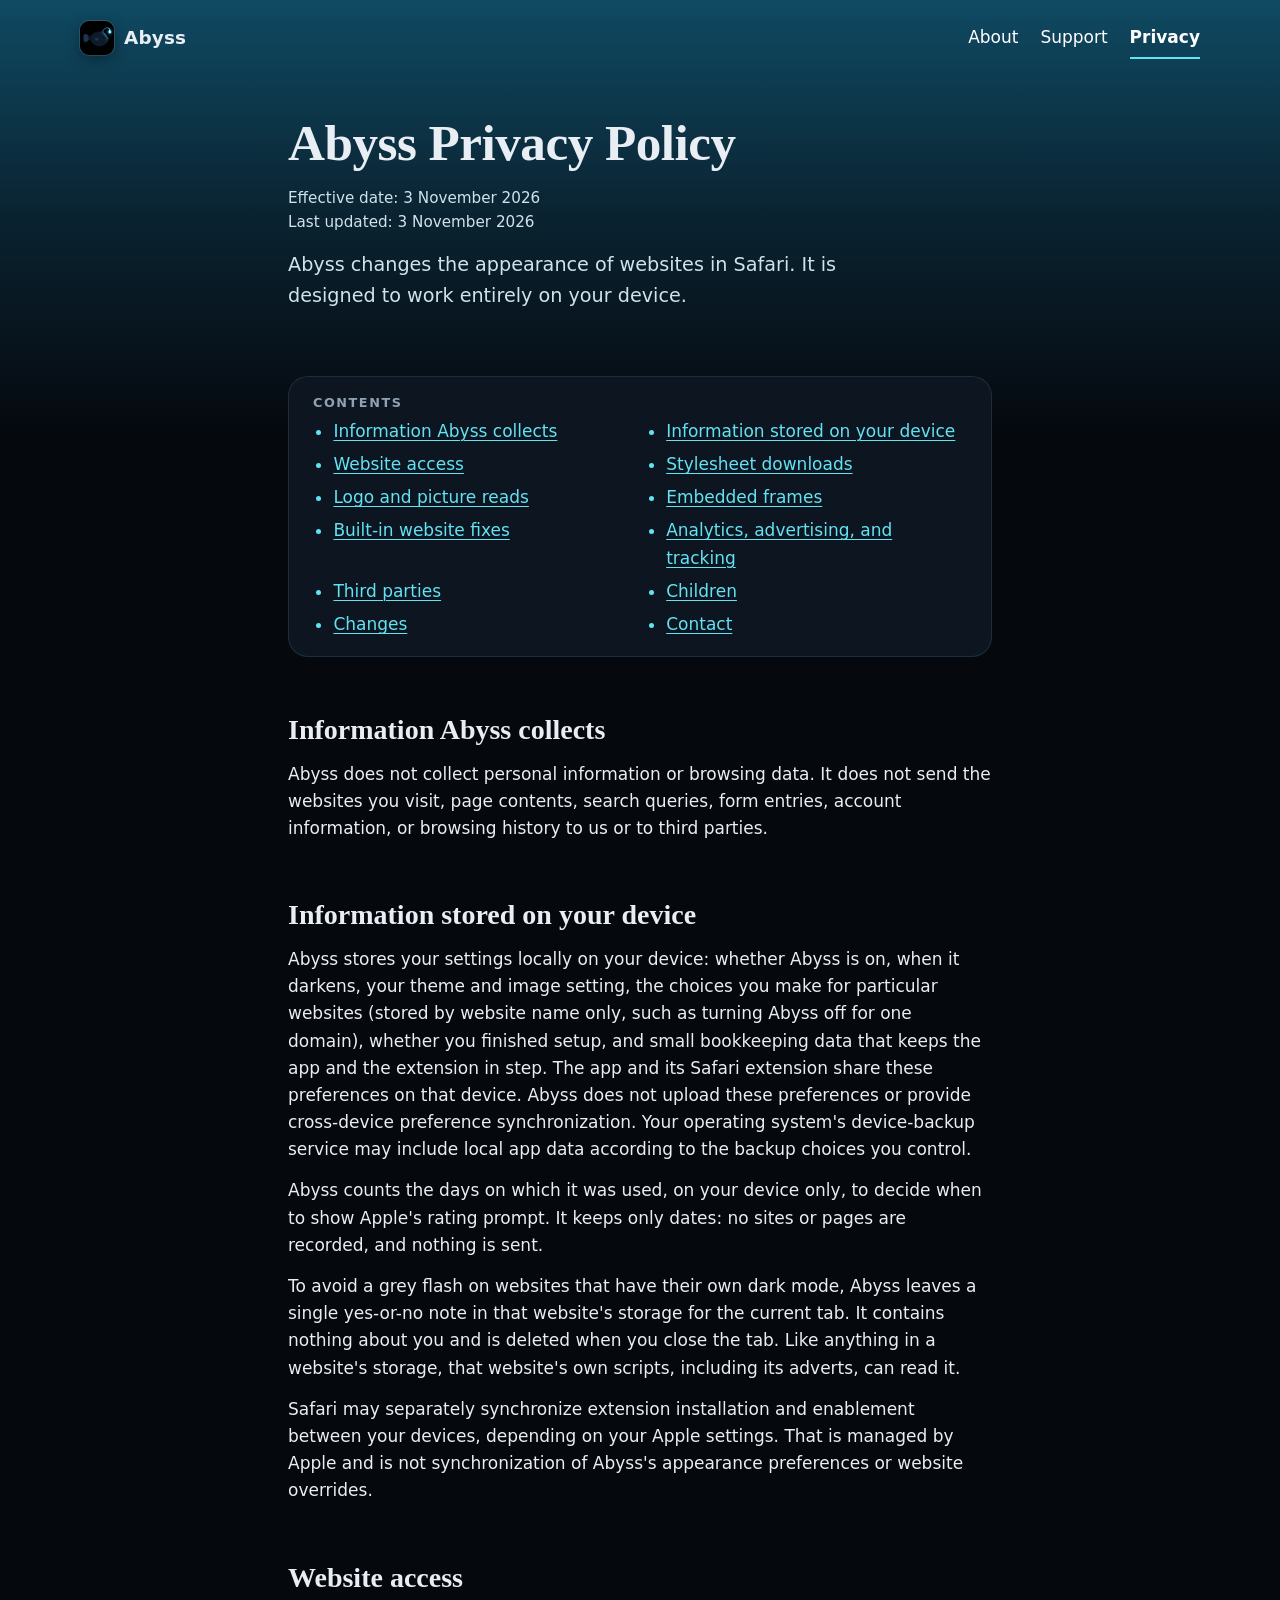
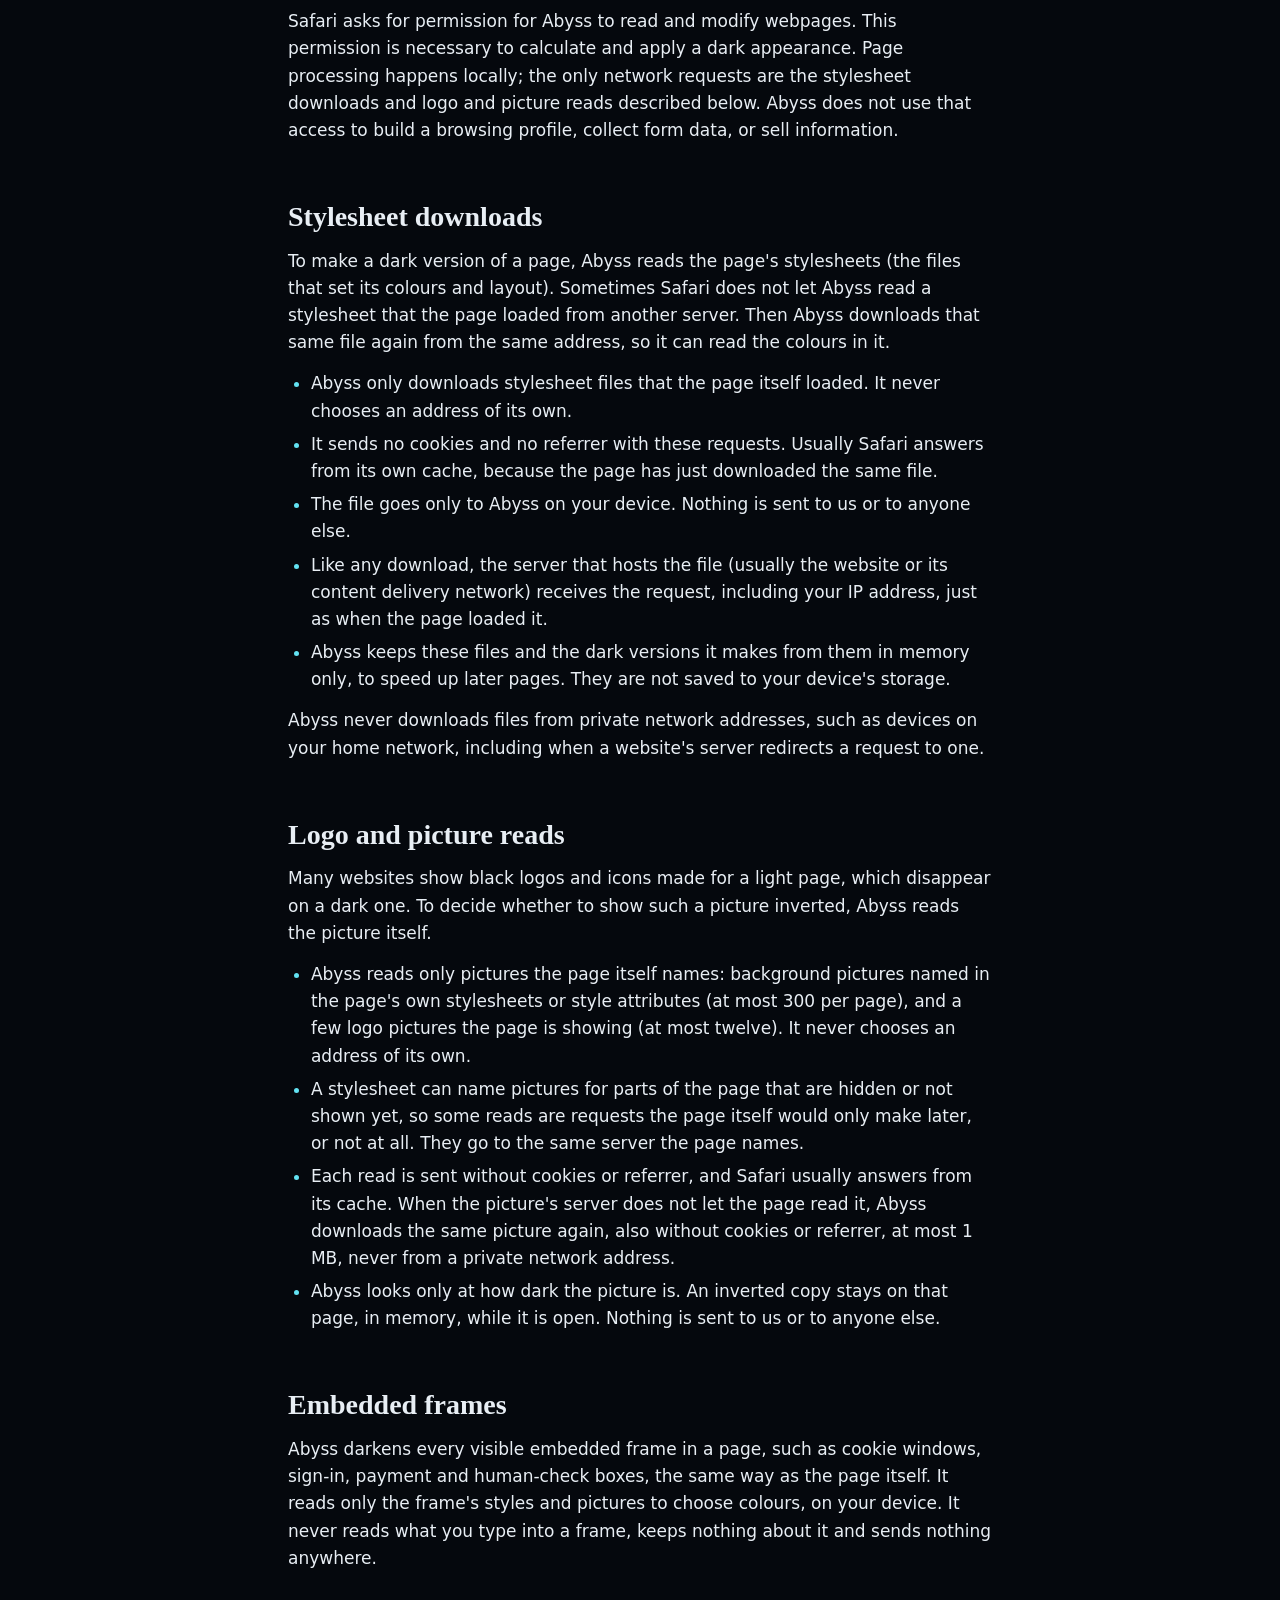
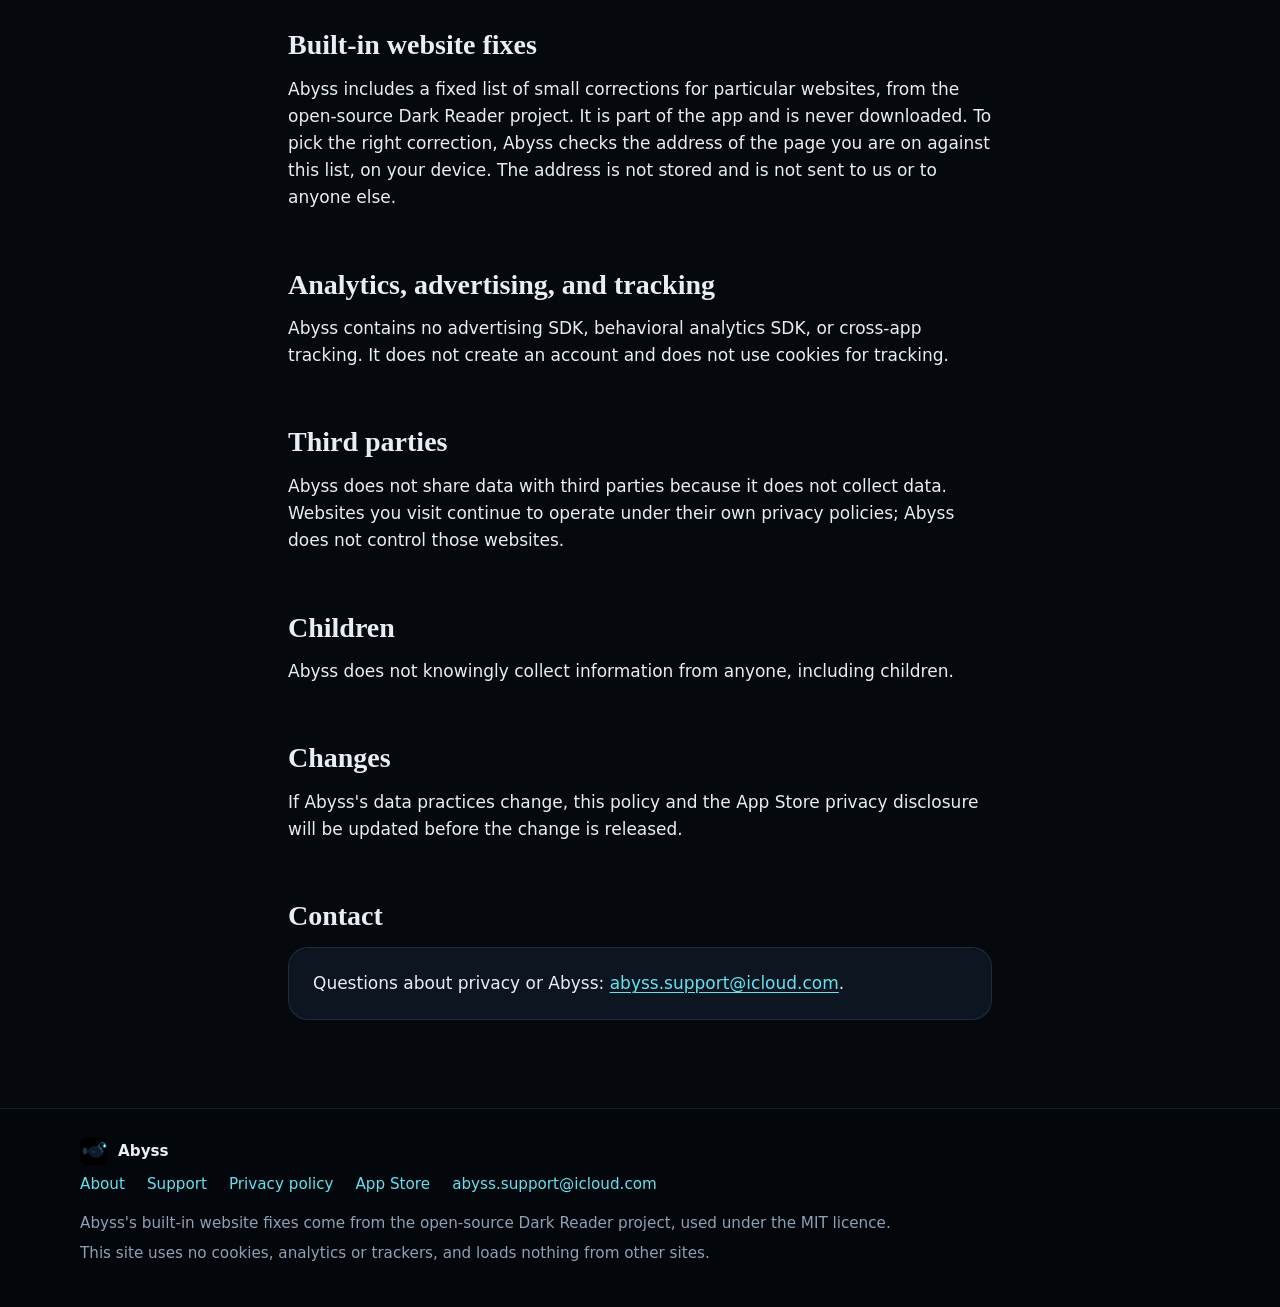
==== privacy.html @ 6da1e069 "Abyss website: about, support and privacy pages" ====
<!doctype html>
<html lang="en-GB">
<head>
  <meta charset="utf-8">
  <meta name="viewport" content="width=device-width, initial-scale=1, viewport-fit=cover">
  <meta http-equiv="Content-Security-Policy" content="default-src 'none'; style-src 'self'; img-src 'self'; base-uri 'none'; form-action 'none'">
  <meta name="referrer" content="no-referrer">
  <meta name="color-scheme" content="dark">
  <meta name="theme-color" content="#0f4a63">
  <meta name="description" content="The Abyss privacy policy. Abyss works on your device and does not collect personal information or browsing data.">
  <title>Abyss Privacy Policy</title>
  <link rel="stylesheet" href="style.css">
  <link rel="icon" type="image/png" href="favicon.png">
  <link rel="apple-touch-icon" href="apple-touch-icon.png">
</head>
<body class="doc-page">
  <a class="skip-link" href="#main">Skip to content</a>
  <header class="site-header">
    <div class="wrap">
      <a class="brand" href="index.html">
        <img src="icon-192.png" alt="" width="34" height="34">
        <span>Abyss</span>
      </a>
      <nav class="site-nav" aria-label="Site">
        <ul>
          <li><a href="index.html">About</a></li>
          <li><a href="support.html">Support</a></li>
          <li><a href="privacy.html" aria-current="page">Privacy</a></li>
        </ul>
      </nav>
    </div>
  </header>
  <main id="main">
    <div class="wrap wrap-narrow page-head">
      <h1>Abyss Privacy Policy</h1>
      <p class="meta">
        Effective date: 3 November 2026<br>
        Last updated: 3 November 2026
      </p>
      <p class="lead">Abyss changes the appearance of websites in Safari. It is designed to work entirely on your device.</p>
    </div>
    <div class="wrap wrap-narrow doc">
      <nav class="contents" aria-labelledby="contents-title">
        <h2 id="contents-title">Contents</h2>
        <ul>
          <li><a href="#collects">Information Abyss collects</a></li>
          <li><a href="#stored">Information stored on your device</a></li>
          <li><a href="#website-access">Website access</a></li>
          <li><a href="#stylesheets">Stylesheet downloads</a></li>
          <li><a href="#pictures">Logo and picture reads</a></li>
          <li><a href="#frames">Embedded frames</a></li>
          <li><a href="#fixes">Built-in website fixes</a></li>
          <li><a href="#tracking">Analytics, advertising, and tracking</a></li>
          <li><a href="#third-parties">Third parties</a></li>
          <li><a href="#children">Children</a></li>
          <li><a href="#changes">Changes</a></li>
          <li><a href="#contact">Contact</a></li>
        </ul>
      </nav>
      <section aria-labelledby="collects">
        <h2 id="collects">Information Abyss collects</h2>
        <p>Abyss does not collect personal information or browsing data. It does not send the websites you visit, page contents, search queries, form entries, account information, or browsing history to us or to third parties.</p>
      </section>
      <section aria-labelledby="stored">
        <h2 id="stored">Information stored on your device</h2>
        <p>Abyss stores your settings locally on your device: whether Abyss is on, when it darkens, your theme and image setting, the choices you make for particular websites (stored by website name only, such as turning Abyss off for one domain), whether you finished setup, and small bookkeeping data that keeps the app and the extension in step. The app and its Safari extension share these preferences on that device. Abyss does not upload these preferences or provide cross-device preference synchronization. Your operating system's device-backup service may include local app data according to the backup choices you control.</p>
        <p>Abyss counts the days on which it was used, on your device only, to decide when to show Apple's rating prompt. It keeps only dates: no sites or pages are recorded, and nothing is sent.</p>
        <p>To avoid a grey flash on websites that have their own dark mode, Abyss leaves a single yes-or-no note in that website's storage for the current tab. It contains nothing about you and is deleted when you close the tab. Like anything in a website's storage, that website's own scripts, including its adverts, can read it.</p>
        <p>Safari may separately synchronize extension installation and enablement between your devices, depending on your Apple settings. That is managed by Apple and is not synchronization of Abyss's appearance preferences or website overrides.</p>
      </section>
      <section aria-labelledby="website-access">
        <h2 id="website-access">Website access</h2>
        <p>Safari asks for permission for Abyss to read and modify webpages. This permission is necessary to calculate and apply a dark appearance. Page processing happens locally; the only network requests are the stylesheet downloads and logo and picture reads described below. Abyss does not use that access to build a browsing profile, collect form data, or sell information.</p>
      </section>
      <section aria-labelledby="stylesheets">
        <h2 id="stylesheets">Stylesheet downloads</h2>
        <p>To make a dark version of a page, Abyss reads the page's stylesheets (the files that set its colours and layout). Sometimes Safari does not let Abyss read a stylesheet that the page loaded from another server. Then Abyss downloads that same file again from the same address, so it can read the colours in it.</p>
        <ul>
          <li>Abyss only downloads stylesheet files that the page itself loaded. It never chooses an address of its own.</li>
          <li>It sends no cookies and no referrer with these requests. Usually Safari answers from its own cache, because the page has just downloaded the same file.</li>
          <li>The file goes only to Abyss on your device. Nothing is sent to us or to anyone else.</li>
          <li>Like any download, the server that hosts the file (usually the website or its content delivery network) receives the request, including your IP address, just as when the page loaded it.</li>
          <li>Abyss keeps these files and the dark versions it makes from them in memory only, to speed up later pages. They are not saved to your device's storage.</li>
        </ul>
        <p>Abyss never downloads files from private network addresses, such as devices on your home network, including when a website's server redirects a request to one.</p>
      </section>
      <section aria-labelledby="pictures">
        <h2 id="pictures">Logo and picture reads</h2>
        <p>Many websites show black logos and icons made for a light page, which disappear on a dark one. To decide whether to show such a picture inverted, Abyss reads the picture itself.</p>
        <ul>
          <li>Abyss reads only pictures the page itself names: background pictures named in the page's own stylesheets or style attributes (at most 300 per page), and a few logo pictures the page is showing (at most twelve). It never chooses an address of its own.</li>
          <li>A stylesheet can name pictures for parts of the page that are hidden or not shown yet, so some reads are requests the page itself would only make later, or not at all. They go to the same server the page names.</li>
          <li>Each read is sent without cookies or referrer, and Safari usually answers from its cache. When the picture's server does not let the page read it, Abyss downloads the same picture again, also without cookies or referrer, at most 1 MB, never from a private network address.</li>
          <li>Abyss looks only at how dark the picture is. An inverted copy stays on that page, in memory, while it is open. Nothing is sent to us or to anyone else.</li>
        </ul>
      </section>
      <section aria-labelledby="frames">
        <h2 id="frames">Embedded frames</h2>
        <p>Abyss darkens every visible embedded frame in a page, such as cookie windows, sign-in, payment and human-check boxes, the same way as the page itself. It reads only the frame's styles and pictures to choose colours, on your device. It never reads what you type into a frame, keeps nothing about it and sends nothing anywhere.</p>
      </section>
      <section aria-labelledby="fixes">
        <h2 id="fixes">Built-in website fixes</h2>
        <p>Abyss includes a fixed list of small corrections for particular websites, from the open-source Dark Reader project. It is part of the app and is never downloaded. To pick the right correction, Abyss checks the address of the page you are on against this list, on your device. The address is not stored and is not sent to us or to anyone else.</p>
      </section>
      <section aria-labelledby="tracking">
        <h2 id="tracking">Analytics, advertising, and tracking</h2>
        <p>Abyss contains no advertising SDK, behavioral analytics SDK, or cross-app tracking. It does not create an account and does not use cookies for tracking.</p>
      </section>
      <section aria-labelledby="third-parties">
        <h2 id="third-parties">Third parties</h2>
        <p>Abyss does not share data with third parties because it does not collect data. Websites you visit continue to operate under their own privacy policies; Abyss does not control those websites.</p>
      </section>
      <section aria-labelledby="children">
        <h2 id="children">Children</h2>
        <p>Abyss does not knowingly collect information from anyone, including children.</p>
      </section>
      <section aria-labelledby="changes">
        <h2 id="changes">Changes</h2>
        <p>If Abyss's data practices change, this policy and the App Store privacy disclosure will be updated before the change is released.</p>
      </section>
      <section aria-labelledby="contact">
        <h2 id="contact">Contact</h2>
        <div class="card">
          <p>Questions about privacy or Abyss: <a href="mailto:abyss.support@icloud.com">abyss.support@icloud.com</a>.</p>
        </div>
      </section>
    </div>
  </main>
  <footer class="site-footer">
    <div class="wrap">
      <p class="footer-brand"><img src="icon-192.png" alt="" width="28" height="28">Abyss</p>
      <ul>
        <li><a href="index.html">About</a></li>
        <li><a href="support.html">Support</a></li>
        <li><a href="privacy.html">Privacy policy</a></li>
        <li><a href="https://apps.apple.com/app/id6821133300">App Store</a></li>
        <li><a href="mailto:abyss.support@icloud.com">abyss.support@icloud.com</a></li>
      </ul>
      <p>Abyss's built-in website fixes come from the open-source Dark Reader project, used under the MIT licence.</p>
      <p>This site uses no cookies, analytics or trackers, and loads nothing from other sites.</p>
    </div>
  </footer>
</body>
</html>
---- style.css ----
:root {
  color-scheme: dark;
  --ground: #05080d;
  --surface: #0d1520;
  --raised: #142031;
  --hairline: rgba(120, 170, 210, 0.16);
  --hairline-strong: rgba(120, 170, 210, 0.28);
  --text: #e8eef4;
  --muted: #8ea2b4;
  --accent: #62e2f2;
  --on-accent: #03141a;
  --amber: #f0b45a;
  --water-text: #ffffff;
  --water-muted: #cfe3ec;
  --sans: -apple-system, BlinkMacSystemFont, "Segoe UI", system-ui, Roboto, "Helvetica Neue", Arial, sans-serif;
  --serif: ui-serif, "New York", "Iowan Old Style", Georgia, "Times New Roman", serif;
  --round: ui-rounded, "SF Pro Rounded", var(--sans);
  --page-max: 72rem;
  --gutter: 16px;
}
*,
*::before,
*::after {
  box-sizing: border-box;
}
html {
  -webkit-text-size-adjust: 100%;
  text-size-adjust: 100%;
  scroll-behavior: smooth;
  background: var(--ground);
}
body {
  margin: 0;
  background: var(--ground);
  color: var(--text);
  font-family: var(--sans);
  font-size: 1.0625rem;
  line-height: 1.6;
  overflow-x: hidden;
}
img,
svg {
  max-width: 100%;
}
a {
  color: var(--accent);
  text-underline-offset: 3px;
  text-decoration-thickness: 1px;
}
a:hover {
  text-decoration-thickness: 2px;
}
strong {
  font-weight: 650;
}
:focus-visible {
  outline: 3px solid var(--accent);
  outline-offset: 3px;
  border-radius: 4px;
}
.skip-link {
  position: absolute;
  left: 16px;
  top: -100px;
  padding: 10px 14px;
  background: var(--accent);
  color: var(--on-accent);
  border-radius: 10px;
  font-weight: 600;
  z-index: 50;
}
.skip-link:focus {
  top: 12px;
}
.visually-hidden {
  position: absolute;
  width: 1px;
  height: 1px;
  margin: -1px;
  padding: 0;
  overflow: hidden;
  clip: rect(0 0 0 0);
  white-space: nowrap;
  border: 0;
}
.wrap {
  width: 100%;
  max-width: var(--page-max);
  margin: 0 auto;
  padding: 0 var(--gutter);
}
.wrap-narrow {
  max-width: 46rem;
}
.site-header {
  position: relative;
  z-index: 5;
}
.site-header .wrap {
  display: flex;
  flex-wrap: wrap;
  align-items: center;
  justify-content: space-between;
  gap: 8px 20px;
  padding-top: 16px;
  padding-bottom: 16px;
}
.brand {
  display: inline-flex;
  align-items: center;
  gap: 10px;
  color: var(--text);
  font-weight: 700;
  font-size: 1.15rem;
  letter-spacing: 0.01em;
  text-decoration: none;
}
.brand img {
  width: 34px;
  height: 34px;
  border-radius: 9px;
  box-shadow: 0 0 0 1px rgba(255, 255, 255, 0.12), 0 4px 14px rgba(0, 0, 0, 0.35);
}
.site-nav ul {
  display: flex;
  flex-wrap: wrap;
  gap: 4px 22px;
  margin: 0;
  padding: 0;
  list-style: none;
}
.site-nav a {
  display: inline-block;
  padding: 8px 0;
  color: var(--water-text);
  text-decoration: none;
  font-weight: 500;
}
.site-nav a:hover {
  color: var(--water-text);
}
.site-nav a[aria-current="page"] {
  color: var(--water-text);
  font-weight: 650;
  box-shadow: inset 0 -2px 0 var(--accent);
}
.button {
  display: inline-flex;
  align-items: center;
  justify-content: center;
  gap: 10px;
  min-height: 48px;
  padding: 12px 24px;
  border-radius: 999px;
  background: var(--accent);
  color: var(--on-accent);
  font-weight: 650;
  font-size: 1.02rem;
  text-decoration: none;
  box-shadow: 0 0 0 1px rgba(98, 226, 242, 0.35), 0 8px 30px rgba(98, 226, 242, 0.28);
  transition: box-shadow 0.25s ease, transform 0.25s ease;
}
.button:hover {
  box-shadow: 0 0 0 1px rgba(98, 226, 242, 0.5), 0 10px 40px rgba(98, 226, 242, 0.45);
  text-decoration: none;
}
.button svg {
  width: 18px;
  height: 18px;
  flex: 0 0 auto;
}
.button-quiet {
  background: rgba(3, 20, 26, 0.35);
  color: var(--water-text);
  box-shadow: inset 0 0 0 1px rgba(255, 255, 255, 0.35);
}
.button-quiet:hover {
  box-shadow: inset 0 0 0 1px rgba(255, 255, 255, 0.7);
}
.actions {
  display: flex;
  flex-wrap: wrap;
  gap: 12px 14px;
  margin: 28px 0 0;
}
.zone {
  position: relative;
  overflow: hidden;
  isolation: isolate;
}
.zone-sunlit {
  background: linear-gradient(180deg, #145a73 0%, #115068 45%, #0f4a63 100%);
}
.zone-sunlit::before {
  content: "";
  position: absolute;
  inset: -10% -20% 20%;
  z-index: -1;
  background:
    linear-gradient(100deg, transparent 0 18%, rgba(255, 255, 255, 0.06) 22%, transparent 27%),
    linear-gradient(97deg, transparent 0 34%, rgba(255, 255, 255, 0.05) 37%, transparent 41%),
    linear-gradient(103deg, transparent 0 52%, rgba(255, 255, 255, 0.06) 56%, transparent 61%),
    linear-gradient(99deg, transparent 0 70%, rgba(255, 255, 255, 0.045) 73%, transparent 77%);
  -webkit-mask-image: linear-gradient(180deg, #000 0%, transparent 85%);
  mask-image: linear-gradient(180deg, #000 0%, transparent 85%);
  transform-origin: 50% 0;
  animation: rays 14s ease-in-out infinite alternate;
}
.zone-sunlit::after {
  content: "";
  position: absolute;
  left: 0;
  right: 0;
  top: 0;
  height: 160px;
  z-index: -1;
  background: radial-gradient(120% 100% at 50% 0%, rgba(190, 236, 248, 0.10), transparent 70%);
}
@keyframes rays {
  from { transform: skewX(-3deg); opacity: 0.75; }
  to { transform: skewX(3deg); opacity: 1; }
}
.zone-shallows {
  background: linear-gradient(180deg, #0f4a63 0%, #0c3448 55%, #0a2230 100%);
}
.zone-twilight {
  background: linear-gradient(180deg, #0a2230 0%, #081a27 60%, #07121c 100%);
}
.zone-midnight {
  background: linear-gradient(180deg, #07121c 0%, #050b12 60%, #020407 100%);
}
.zone-abyssal {
  background: linear-gradient(180deg, #020407 0%, #000000 100%);
}
.zone-lantern {
  background:
    radial-gradient(60% 55% at 30% 55%, rgba(240, 180, 90, 0.12), transparent 70%),
    linear-gradient(180deg, #000000 0%, #0c0905 50%, #05080d 100%);
}
.zone-floor {
  background: var(--ground);
}
.snow {
  position: fixed;
  inset: 0;
  z-index: 1;
  pointer-events: none;
  overflow: hidden;
}
.snow span {
  position: absolute;
  left: 0;
  right: 0;
  top: -100%;
  height: 200%;
  background-repeat: repeat;
  will-change: transform;
}
.snow .s1 {
  background-image:
    radial-gradient(1.4px 1.4px at 20px 30px, rgba(220, 240, 255, 0.55), transparent 60%),
    radial-gradient(1px 1px at 140px 90px, rgba(220, 240, 255, 0.45), transparent 60%),
    radial-gradient(1.2px 1.2px at 90px 200px, rgba(220, 240, 255, 0.4), transparent 60%),
    radial-gradient(1px 1px at 230px 160px, rgba(220, 240, 255, 0.35), transparent 60%);
  background-size: 260px 260px;
  animation: drift 70s linear infinite;
}
.snow .s2 {
  background-image:
    radial-gradient(2px 2px at 60px 80px, rgba(200, 235, 255, 0.35), transparent 60%),
    radial-gradient(1.6px 1.6px at 300px 260px, rgba(200, 235, 255, 0.3), transparent 60%),
    radial-gradient(1.8px 1.8px at 180px 340px, rgba(200, 235, 255, 0.28), transparent 60%);
  background-size: 380px 380px;
  animation: drift 110s linear infinite;
  opacity: 0.8;
}
.snow .s3 {
  background-image:
    radial-gradient(2.6px 2.6px at 120px 140px, rgba(150, 240, 250, 0.28), transparent 60%),
    radial-gradient(2.2px 2.2px at 420px 380px, rgba(150, 240, 250, 0.22), transparent 60%);
  background-size: 520px 520px;
  animation: drift 160s linear infinite;
}
@keyframes drift {
  from { transform: translate3d(0, 0, 0); }
  to { transform: translate3d(-30px, 50%, 0); }
}
.zone > .wrap,
.zone > .hero-inner {
  position: relative;
  z-index: 2;
}
.hero {
  min-height: min(92vh, 900px);
  display: flex;
  flex-direction: column;
}
.hero-inner {
  flex: 1;
  display: grid;
  align-content: center;
  padding-top: 40px;
  padding-bottom: 96px;
}
.app-tile {
  display: block;
  width: 112px;
  height: 112px;
  border-radius: 26px;
  box-shadow:
    0 0 0 1px rgba(255, 255, 255, 0.14),
    0 18px 50px rgba(2, 12, 20, 0.55),
    0 0 60px rgba(98, 226, 242, 0.18);
}
.eyebrow {
  display: inline-block;
  margin: 28px 0 12px;
  font-size: 0.82rem;
  font-weight: 650;
  letter-spacing: 0.14em;
  text-transform: uppercase;
  color: var(--water-muted);
}
.hero h1 {
  margin: 0;
  max-width: 14ch;
  font-family: var(--serif);
  font-size: clamp(2.6rem, 7.4vw, 5.2rem);
  font-weight: 700;
  line-height: 1.02;
  letter-spacing: -0.015em;
  color: var(--water-text);
  text-wrap: balance;
}
.hero .lead {
  max-width: 34rem;
  margin: 22px 0 0;
  font-size: clamp(1.1rem, 2.2vw, 1.3rem);
  line-height: 1.5;
  color: var(--water-muted);
}
.promise {
  display: flex;
  flex-wrap: wrap;
  gap: 8px 18px;
  margin: 26px 0 0;
  padding: 0;
  list-style: none;
  font-size: 0.95rem;
  color: var(--water-muted);
}
.promise li {
  display: inline-flex;
  align-items: center;
  gap: 8px;
}
.promise li::before {
  content: "";
  width: 7px;
  height: 7px;
  border-radius: 50%;
  background: var(--accent);
  box-shadow: 0 0 10px var(--accent);
}
.dive-cue {
  position: absolute;
  left: 50%;
  bottom: 22px;
  z-index: 2;
  transform: translateX(-50%);
  display: flex;
  flex-direction: column;
  align-items: center;
  gap: 4px;
  color: var(--water-muted);
  font-size: 0.82rem;
  font-weight: 600;
  letter-spacing: 0.14em;
  text-transform: uppercase;
  text-decoration: none;
}
.dive-cue svg {
  width: 22px;
  height: 22px;
  animation: bob 2.6s ease-in-out infinite;
}
.dive-cue:hover {
  color: var(--water-text);
}
@keyframes bob {
  0%, 100% { transform: translateY(0); }
  50% { transform: translateY(5px); }
}
.depth-mark {
  display: flex;
  align-items: center;
  gap: 14px;
  margin: 0 0 28px;
  color: var(--water-muted);
  font-family: var(--round);
  font-size: 0.85rem;
  font-weight: 600;
  letter-spacing: 0.08em;
  text-transform: uppercase;
}
.depth-mark::after {
  content: "";
  flex: 1;
  height: 1px;
  background: linear-gradient(90deg, rgba(207, 227, 236, 0.4), transparent);
}
.depth-mark b {
  color: var(--water-text);
  font-weight: 700;
  font-variant-numeric: tabular-nums;
}
.zone-midnight .depth-mark,
.zone-abyssal .depth-mark,
.zone-lantern .depth-mark {
  color: var(--muted);
}
.zone-midnight .depth-mark b,
.zone-abyssal .depth-mark b {
  color: var(--text);
}
.zone-lantern .depth-mark b {
  color: var(--amber);
}
.zone-lantern .depth-mark::after {
  background: linear-gradient(90deg, rgba(240, 180, 90, 0.45), transparent);
}
.section {
  padding-top: 96px;
  padding-bottom: 96px;
}
.section-head {
  max-width: 44rem;
  margin: 0 0 44px;
}
.section-head h2,
.page-head h1 {
  margin: 0;
  font-family: var(--serif);
  font-size: clamp(2rem, 4.6vw, 3.2rem);
  font-weight: 700;
  line-height: 1.1;
  letter-spacing: -0.01em;
  text-wrap: balance;
}
.section-head p {
  margin: 16px 0 0;
  font-size: 1.15rem;
  color: var(--muted);
}
.zone-sunlit .section-head p,
.zone-shallows .section-head p,
.zone-twilight .section-head p {
  color: var(--water-muted);
}
.features {
  display: grid;
  grid-template-columns: repeat(3, minmax(0, 1fr));
  gap: 18px;
  margin: 0;
  padding: 0;
  list-style: none;
}
.feature {
  padding: 26px 24px 24px;
  border-radius: 20px;
  background: rgba(4, 18, 28, 0.62);
  border: 1px solid rgba(160, 215, 235, 0.16);
  -webkit-backdrop-filter: blur(6px);
  backdrop-filter: blur(6px);
}
.feature h3 {
  margin: 14px 0 8px;
  font-size: 1.12rem;
  line-height: 1.3;
}
.feature p {
  margin: 0;
  color: var(--water-muted);
  font-size: 0.98rem;
}
.feature-icon {
  display: grid;
  place-items: center;
  width: 44px;
  height: 44px;
  border-radius: 12px;
  background: rgba(98, 226, 242, 0.12);
  color: var(--accent);
  box-shadow: inset 0 0 0 1px rgba(98, 226, 242, 0.25);
}
.feature-icon svg {
  width: 22px;
  height: 22px;
}
.fact {
  max-width: 40rem;
  margin: 56px 0 0;
  padding: 0 0 0 20px;
  border-left: 2px solid rgba(98, 226, 242, 0.55);
}
.fact blockquote {
  margin: 0;
}
.fact p {
  margin: 0;
  font-family: var(--serif);
  font-size: 1.2rem;
  line-height: 1.45;
  font-style: italic;
}
.fact-label {
  display: block;
  margin: 0 0 6px;
  font-family: var(--sans);
  font-style: normal;
  font-size: 0.78rem;
  font-weight: 650;
  letter-spacing: 0.14em;
  text-transform: uppercase;
  color: var(--accent);
}
.fact figcaption {
  margin: 8px 0 0;
  font-size: 0.85rem;
  color: var(--muted);
}
.zone-shallows .fact figcaption,
.zone-twilight .fact figcaption {
  color: var(--water-muted);
}
.fact figcaption a {
  color: inherit;
}
.fact-centre {
  margin: 64px auto 0;
  padding: 0;
  border: 0;
  text-align: center;
}
.zone-lantern .fact {
  border-left-color: rgba(240, 180, 90, 0.6);
}
.zone-lantern .fact-label {
  color: var(--amber);
}
.theme {
  display: grid;
  grid-template-columns: minmax(0, 1fr) minmax(0, 23rem);
  align-items: center;
  gap: 40px 64px;
  padding-top: 88px;
  padding-bottom: 88px;
}
.theme-flip {
  grid-template-columns: minmax(0, 23rem) minmax(0, 1fr);
}
.theme-flip .theme-copy {
  order: 2;
}
.theme-copy h3 {
  margin: 0;
  font-family: var(--serif);
  font-size: clamp(2.2rem, 5vw, 3.6rem);
  font-weight: 700;
  line-height: 1.05;
  letter-spacing: -0.01em;
}
.theme-copy .theme-desc {
  margin: 14px 0 0;
  max-width: 30rem;
  font-size: 1.2rem;
  color: var(--water-muted);
}
.zone-midnight .theme-desc,
.zone-abyssal .theme-desc {
  color: var(--muted);
}
.zone-lantern .theme-desc {
  color: #c9b99f;
}
.zone-lantern .theme-copy h3 {
  color: #f3e6d1;
}
.swatches {
  display: flex;
  flex-wrap: wrap;
  gap: 10px 18px;
  margin: 26px 0 0;
  padding: 0;
  list-style: none;
  font-size: 0.88rem;
}
.swatches li {
  display: inline-flex;
  align-items: center;
  gap: 9px;
}
.swatches .chip {
  width: 26px;
  height: 26px;
  border-radius: 50%;
  box-shadow: inset 0 0 0 1px rgba(255, 255, 255, 0.22);
  flex: 0 0 auto;
}
.swatches .name {
  color: var(--muted);
}
.zone-twilight .swatches .name {
  color: var(--water-muted);
}
.swatches code {
  font-family: ui-monospace, "SF Mono", Menlo, Consolas, monospace;
  font-size: 0.86rem;
  color: var(--text);
}
.contrast-note {
  margin: 14px 0 0;
  font-size: 0.88rem;
  color: var(--muted);
}
.zone-twilight .contrast-note {
  color: var(--water-muted);
}
.c-tw-page { background: #1c2433; }
.c-tw-text { background: #dde3ea; }
.c-tw-link { background: #8cc4ff; }
.c-mn-page { background: #151719; }
.c-mn-text { background: #e8e6e3; }
.c-mn-link { background: #79b8ff; }
.c-ab-page { background: #000000; }
.c-ab-text { background: #f0eeeb; }
.c-ab-link { background: #82bdff; }
.c-ln-page { background: #1e1a15; }
.c-ln-text { background: #ecdcc2; }
.c-ln-link { background: #f0b45a; }
.sample {
  margin: 0;
}
.sample figcaption {
  margin: 12px 0 0;
  text-align: center;
  font-size: 0.85rem;
  color: var(--muted);
}
.zone-twilight .sample figcaption {
  color: var(--water-muted);
}
.web {
  --pg: #1c2433; --sf: #252e3f; --el: #2e384b; --tx: #dde3ea; --mt: #a3adbb; --ln: #8cc4ff; --bd: #4a5568;
  overflow: hidden;
  border-radius: 22px;
  background: var(--pg);
  color: var(--tx);
  font-size: 14px;
  line-height: 1.3;
  box-shadow:
    0 0 0 1px rgba(255, 255, 255, 0.1),
    0 30px 80px rgba(0, 0, 0, 0.55);
}
.web[data-theme="twilight"] { --pg: #1c2433; --sf: #252e3f; --el: #2e384b; --tx: #dde3ea; --mt: #a3adbb; --ln: #8cc4ff; --bd: #4a5568; }
.web[data-theme="midnight"] { --pg: #151719; --sf: #202326; --el: #292d31; --tx: #e8e6e3; --mt: #a9adb2; --ln: #79b8ff; --bd: #454a50; }
.web[data-theme="abyssal"] { --pg: #000000; --sf: #101214; --el: #1a1d20; --tx: #f0eeeb; --mt: #aeb2b7; --ln: #82bdff; --bd: #363b40; }
.web[data-theme="lantern"] { --pg: #1e1a15; --sf: #29231c; --el: #332c23; --tx: #ecdcc2; --mt: #b8a88f; --ln: #f0b45a; --bd: #55493a; }
.zone-abyssal .web {
  box-shadow: 0 0 0 1px rgba(255, 255, 255, 0.16), 0 30px 80px rgba(0, 0, 0, 0.7), 0 0 80px rgba(98, 160, 220, 0.08);
}
.zone-lantern .web {
  box-shadow: 0 0 0 1px rgba(240, 180, 90, 0.2), 0 30px 80px rgba(0, 0, 0, 0.6), 0 0 90px rgba(240, 180, 90, 0.16);
}
.w-bar {
  display: flex;
  justify-content: space-between;
  align-items: center;
  padding: 0.9em 1.1em;
  background: var(--sf);
  border-bottom: 1px solid var(--bd);
}
.w-logo {
  font-family: var(--serif);
  font-weight: 700;
  font-size: 1.25em;
}
.w-menu {
  position: relative;
  width: 1.3em;
  height: 0.9em;
  border-top: 0.16em solid var(--tx);
  border-bottom: 0.16em solid var(--tx);
}
.w-menu::after {
  content: "";
  position: absolute;
  left: 0;
  right: 0;
  top: 0.21em;
  border-top: 0.16em solid var(--tx);
}
.w-nav {
  display: flex;
  gap: 1.1em;
  padding: 0.7em 1.1em;
  font-size: 0.9em;
  color: var(--mt);
  border-bottom: 1px solid var(--bd);
  white-space: nowrap;
  overflow: hidden;
}
.w-nav span:first-child {
  color: var(--tx);
  font-weight: 600;
}
.w-img {
  position: relative;
  height: 9.5em;
  margin: 1.1em 1.1em 0.8em;
  border-radius: 0.5em;
  overflow: hidden;
  background: linear-gradient(180deg, #9fd3e6 0%, #5ba3c4 38%, #24607f 62%, #0f3550 100%);
}
.w-img::before {
  content: "";
  position: absolute;
  width: 2.6em;
  height: 2.6em;
  right: 18%;
  top: 14%;
  border-radius: 50%;
  background: #fff4d2;
  box-shadow: 0 0 1.4em #ffe7a3;
}
.w-img::after {
  content: "";
  position: absolute;
  left: -10%;
  right: -10%;
  top: 52%;
  height: 1.2em;
  background: rgba(255, 255, 255, 0.18);
  border-radius: 50%;
}
.w-tag {
  margin: 0 1.3em;
  font-size: 0.78em;
  font-weight: 700;
  letter-spacing: 0.08em;
  text-transform: uppercase;
  color: var(--ln);
}
.w-h {
  margin: 0.25em 1.1em 0.4em;
  font-family: var(--serif);
  font-size: 1.45em;
  font-weight: 700;
  line-height: 1.18;
}
.w-p {
  margin: 0 1.2em 0.9em;
  font-size: 0.92em;
  color: var(--mt);
  line-height: 1.4;
}
.w-a {
  color: var(--ln);
  text-decoration: underline;
}
.w-card {
  margin: 0 1.1em 0.9em;
  padding: 0.7em 0.9em;
  background: var(--sf);
  border: 1px solid var(--bd);
  border-radius: 0.5em;
  font-size: 0.9em;
}
.w-card b {
  display: block;
  margin-bottom: 0.35em;
}
.w-card span {
  display: block;
  padding: 0.3em 0;
  border-top: 1px solid var(--bd);
}
.w-btn {
  margin: 0 1.1em 1.2em;
  padding: 0.65em;
  text-align: center;
  background: var(--el);
  border: 1px solid var(--bd);
  border-radius: 0.45em;
  font-weight: 600;
  font-size: 0.9em;
}
.depth-legend {
  display: flex;
  flex-wrap: wrap;
  gap: 10px;
  margin: 0;
  padding: 0;
  list-style: none;
}
.depth-legend a {
  display: inline-flex;
  align-items: center;
  gap: 10px;
  min-height: 44px;
  padding: 8px 16px 8px 10px;
  border-radius: 999px;
  background: rgba(4, 18, 28, 0.55);
  border: 1px solid rgba(160, 215, 235, 0.2);
  color: var(--water-text);
  font-weight: 600;
  font-size: 0.95rem;
  text-decoration: none;
}
.depth-legend a:hover {
  border-color: rgba(98, 226, 242, 0.6);
}
.depth-legend .chip {
  width: 22px;
  height: 22px;
  border-radius: 50%;
  box-shadow: inset 0 0 0 1px rgba(255, 255, 255, 0.25);
  position: relative;
  overflow: hidden;
}
.depth-legend .chip::after {
  content: "";
  position: absolute;
  inset: 32%;
  border-radius: 50%;
  background: var(--dot);
}
.depth-legend small {
  color: var(--water-muted);
  font-weight: 500;
  font-variant-numeric: tabular-nums;
}
.chip-tw { background: #1c2433; --dot: #dde3ea; }
.chip-mn { background: #151719; --dot: #e8e6e3; }
.chip-ab { background: #000000; --dot: #f0eeeb; }
.chip-ln { background: #1e1a15; --dot: #f0b45a; }
.privacy-band {
  display: grid;
  grid-template-columns: minmax(0, 1.1fr) minmax(0, 1fr);
  gap: 40px 64px;
  align-items: start;
}
.privacy-band .big {
  margin: 0;
  font-family: var(--serif);
  font-size: clamp(2rem, 4.6vw, 3.2rem);
  font-weight: 700;
  line-height: 1.1;
}
.privacy-band .big + p {
  margin: 18px 0 0;
  color: var(--muted);
  font-size: 1.1rem;
}
.nos {
  display: grid;
  grid-template-columns: repeat(2, minmax(0, 1fr));
  gap: 12px;
  margin: 0;
  padding: 0;
  list-style: none;
}
.nos li {
  display: flex;
  align-items: center;
  gap: 12px;
  padding: 16px 18px;
  border-radius: 16px;
  background: var(--surface);
  border: 1px solid var(--hairline);
  font-weight: 600;
}
.nos svg {
  width: 20px;
  height: 20px;
  flex: 0 0 auto;
  color: var(--accent);
}
.fine {
  margin: 22px 0 0;
  font-size: 0.95rem;
  color: var(--muted);
}
.compare {
  width: 100%;
  border-collapse: separate;
  border-spacing: 0;
  border: 1px solid var(--hairline);
  border-radius: 20px;
  overflow: hidden;
  background: var(--surface);
}
.compare caption {
  text-align: left;
}
.compare th,
.compare td {
  padding: 18px 22px;
  text-align: left;
  vertical-align: top;
  border-top: 1px solid var(--hairline);
}
.compare thead th {
  border-top: 0;
  font-size: 0.8rem;
  font-weight: 650;
  letter-spacing: 0.12em;
  text-transform: uppercase;
  color: var(--muted);
  background: var(--raised);
}
.compare thead th.abyss-col {
  color: var(--accent);
}
.compare tbody th {
  width: 24%;
  font-weight: 650;
}
.compare td {
  color: var(--muted);
}
.compare td.abyss-col {
  color: var(--text);
  background: rgba(98, 226, 242, 0.05);
}
.faq {
  max-width: 50rem;
}
.faq details {
  border-top: 1px solid var(--hairline);
}
.faq details:last-of-type {
  border-bottom: 1px solid var(--hairline);
}
.faq summary {
  position: relative;
  display: block;
  padding: 20px 48px 20px 0;
  font-size: 1.12rem;
  font-weight: 650;
  cursor: pointer;
  list-style: none;
}
.faq summary::-webkit-details-marker {
  display: none;
}
.faq summary::after {
  content: "";
  position: absolute;
  right: 6px;
  top: 50%;
  width: 12px;
  height: 12px;
  margin-top: -9px;
  border-right: 2px solid var(--accent);
  border-bottom: 2px solid var(--accent);
  transform: rotate(45deg);
  transition: transform 0.2s ease;
}
.faq details[open] summary::after {
  transform: rotate(-135deg);
  margin-top: -3px;
}
.faq details > div {
  padding: 0 0 20px;
  color: var(--muted);
}
.faq details > div p {
  margin: 0 0 12px;
}
.faq details > div p:last-child {
  margin-bottom: 0;
}
.maker {
  display: grid;
  grid-template-columns: auto minmax(0, 1fr);
  gap: 22px 28px;
  align-items: start;
  max-width: 50rem;
  padding: 32px;
  border-radius: 24px;
  background: var(--surface);
  border: 1px solid var(--hairline);
}
.maker-mark {
  display: grid;
  place-items: center;
  width: 56px;
  height: 56px;
  border-radius: 50%;
  background: radial-gradient(circle at 50% 50%, rgba(98, 226, 242, 0.25), transparent 70%), var(--raised);
  color: var(--accent);
  box-shadow: inset 0 0 0 1px rgba(98, 226, 242, 0.3);
}
.maker-mark svg {
  width: 28px;
  height: 28px;
}
.maker h2 {
  margin: 0 0 10px;
  font-family: var(--serif);
  font-size: 1.7rem;
  line-height: 1.2;
}
.maker p {
  margin: 0;
  font-size: 1.1rem;
  line-height: 1.65;
}
.maker .sig {
  margin: 14px 0 0;
  color: var(--muted);
  font-size: 1rem;
}
.finale {
  position: relative;
  padding-top: 72px;
  padding-bottom: 110px;
  text-align: center;
}
.angler {
  position: relative;
  width: min(420px, 86vw);
  margin: 0 auto -10px;
}
.angler img {
  display: block;
  width: 100%;
  height: auto;
  mix-blend-mode: screen;
  -webkit-mask-image: radial-gradient(closest-side, #000 72%, transparent 100%);
  mask-image: radial-gradient(closest-side, #000 72%, transparent 100%);
}
.lure-glow {
  position: absolute;
  left: 87.6%;
  top: 31.6%;
  width: 46%;
  aspect-ratio: 1;
  transform: translate(-50%, -50%);
  border-radius: 50%;
  background: radial-gradient(circle, rgba(130, 240, 250, 0.42) 0%, rgba(98, 226, 242, 0.14) 32%, transparent 66%);
  pointer-events: none;
  animation: lure 4.8s ease-in-out infinite;
}
@keyframes lure {
  0%, 100% { opacity: 0.65; transform: translate(-50%, -50%) scale(0.92); }
  50% { opacity: 1; transform: translate(-50%, -50%) scale(1.06); }
}
.finale h2 {
  margin: 0 auto;
  max-width: 18ch;
  font-family: var(--serif);
  font-size: clamp(2.1rem, 5vw, 3.4rem);
  line-height: 1.08;
  text-wrap: balance;
}
.finale p {
  margin: 14px auto 0;
  max-width: 32rem;
  color: var(--muted);
  font-size: 1.12rem;
}
.finale .actions {
  justify-content: center;
}
.depth {
  position: fixed;
  z-index: 20;
  pointer-events: none;
  opacity: 0;
  transition: opacity 0.4s ease;
}
.depth.on {
  opacity: 1;
}
.depth-readout {
  display: flex;
  align-items: baseline;
  gap: 8px;
  font-family: var(--round);
  font-variant-numeric: tabular-nums;
  white-space: nowrap;
}
.depth-m {
  font-weight: 700;
  color: #ffffff;
}
.depth-zone {
  color: var(--water-muted);
  font-size: 0.85em;
}
.depth-dot {
  width: 8px;
  height: 8px;
  border-radius: 50%;
  background: var(--accent);
  box-shadow: 0 0 10px var(--accent);
  flex: 0 0 auto;
  align-self: center;
}
.depth.lantern .depth-dot,
.depth.lantern .depth-lure {
  background: var(--amber);
  box-shadow: 0 0 12px var(--amber);
}
.depth {
  right: 12px;
  bottom: 12px;
  padding: 8px 14px;
  border-radius: 999px;
  background: rgba(3, 10, 16, 0.78);
  border: 1px solid rgba(160, 215, 235, 0.2);
  -webkit-backdrop-filter: blur(10px);
  backdrop-filter: blur(10px);
  font-size: 0.9rem;
}
.depth-rail {
  display: none;
}
@media (min-width: 1280px) {
  .depth {
    right: 28px;
    bottom: auto;
    top: 50%;
    transform: translateY(-50%);
    width: 120px;
    padding: 0;
    border: 0;
    border-radius: 0;
    background: none;
    -webkit-backdrop-filter: none;
    backdrop-filter: none;
  }
  .depth-readout {
    flex-direction: column;
    align-items: flex-end;
    gap: 0;
    margin: 0 0 14px;
    text-align: right;
  }
  .depth-dot {
    display: none;
  }
  .depth-m {
    font-size: 1.35rem;
  }
  .depth-rail {
    display: block;
    position: relative;
    height: 46vh;
    margin-left: auto;
    width: 100%;
  }
  .depth-rail::before {
    content: "";
    position: absolute;
    right: 5px;
    top: 0;
    bottom: 0;
    width: 1px;
    background: linear-gradient(180deg, rgba(207, 227, 236, 0.5), rgba(142, 162, 180, 0.35) 70%, rgba(240, 180, 90, 0.5));
  }
  .depth-tick {
    position: absolute;
    right: 18px;
    transform: translateY(-50%);
    font-family: var(--round);
    font-size: 0.75rem;
    color: var(--water-muted);
    font-variant-numeric: tabular-nums;
  }
  .depth-tick::after {
    content: "";
    position: absolute;
    right: -17px;
    top: 50%;
    width: 9px;
    height: 1px;
    background: rgba(207, 227, 236, 0.55);
  }
  .t0 { top: 0%; }
  .t1 { top: 25%; }
  .t2 { top: 50%; }
  .t3 { top: 75%; }
  .t4 { top: 100%; color: var(--amber); }
  .depth-lure {
    position: absolute;
    right: 0;
    top: 0;
    width: 11px;
    height: 11px;
    margin-top: -5.5px;
    border-radius: 50%;
    background: var(--accent);
    box-shadow: 0 0 14px 2px var(--accent);
    transform: translateY(var(--lure-y, 0px));
  }
}
@media (prefers-reduced-motion: no-preference) {
  .js .reveal {
    opacity: 0;
    transform: translateY(18px);
    transition: opacity 0.9s ease, transform 0.9s ease;
  }
  .js .reveal.seen {
    opacity: 1;
    transform: none;
  }
}
.page-top {
  position: relative;
  overflow: hidden;
  background: linear-gradient(180deg, #0f4a63 0%, #0a2230 55%, #05080d 100%);
}
.page-top::before {
  content: "";
  position: absolute;
  inset: -20% -10% 30%;
  background:
    linear-gradient(100deg, transparent 0 30%, rgba(255, 255, 255, 0.07) 34%, transparent 39%),
    linear-gradient(97deg, transparent 0 58%, rgba(255, 255, 255, 0.06) 61%, transparent 66%);
  -webkit-mask-image: linear-gradient(180deg, #000, transparent 80%);
  mask-image: linear-gradient(180deg, #000, transparent 80%);
  pointer-events: none;
}
.page-head {
  position: relative;
  padding-top: 40px;
  padding-bottom: 56px;
}
.page-head .lead {
  margin: 16px 0 0;
  max-width: 38rem;
  font-size: 1.2rem;
  color: var(--water-muted);
}
.page-head .meta {
  margin: 14px 0 0;
  color: var(--water-muted);
  font-size: 0.95rem;
}
.page-head .button {
  margin-top: 24px;
}
.doc {
  padding-top: 8px;
  padding-bottom: 72px;
}
.doc h2 {
  margin: 56px 0 14px;
  font-family: var(--serif);
  font-size: 1.75rem;
  line-height: 1.2;
  scroll-margin-top: 20px;
}
.doc h3 {
  margin: 30px 0 8px;
  font-size: 1.15rem;
  line-height: 1.3;
  scroll-margin-top: 20px;
}
.doc p,
.doc ul,
.doc ol {
  margin: 0 0 14px;
}
.doc ul,
.doc ol {
  padding-left: 1.35em;
}
.doc li + li {
  margin-top: 6px;
}
.doc li::marker {
  color: var(--accent);
}
.doc .lead {
  font-size: 1.2rem;
  color: var(--muted);
}
.doc .meta {
  color: var(--muted);
  font-size: 0.95rem;
}
.doc .note {
  color: var(--muted);
  font-size: 0.95rem;
}
.path {
  font-weight: 600;
  color: var(--text);
}
.card {
  margin: 0 0 16px;
  padding: 22px 24px;
  border-radius: 20px;
  background: var(--surface);
  border: 1px solid var(--hairline);
}
.card > :last-child {
  margin-bottom: 0;
}
.contents {
  margin: 0 0 8px;
  padding: 18px 24px;
  border-radius: 20px;
  background: var(--surface);
  border: 1px solid var(--hairline);
}
.contents h2 {
  margin: 0 0 8px;
  font-family: var(--sans);
  font-size: 0.8rem;
  font-weight: 650;
  letter-spacing: 0.12em;
  text-transform: uppercase;
  color: var(--muted);
}
.contents ul {
  display: grid;
  grid-template-columns: repeat(2, minmax(0, 1fr));
  gap: 6px 32px;
  margin: 0;
  padding-left: 1.2em;
}
.contents li {
  margin: 0;
}
.contents li + li {
  margin-top: 0;
}
.steps {
  list-style: none;
  counter-reset: step;
  margin: 0;
  padding: 0 !important;
}
.steps > li {
  counter-increment: step;
  position: relative;
  min-height: 34px;
  padding-left: 52px;
}
.steps > li + li {
  margin-top: 18px;
}
.steps > li::before {
  content: counter(step);
  position: absolute;
  left: 0;
  top: -2px;
  width: 34px;
  height: 34px;
  border-radius: 50%;
  background: var(--accent);
  color: var(--on-accent);
  font-family: var(--round);
  font-weight: 700;
  font-size: 1rem;
  line-height: 34px;
  text-align: center;
  box-shadow: 0 0 16px rgba(98, 226, 242, 0.35);
}
.steps .step-title {
  display: block;
  font-weight: 650;
}
.steps > li {
  color: #b4c4d2;
}
.steps .step-title,
.steps strong {
  color: var(--text);
}
.theme-list {
  list-style: none;
  padding: 0 !important;
}
.theme-list li {
  display: flex;
  align-items: flex-start;
  gap: 12px;
}
.theme-list .chip {
  position: relative;
  width: 22px;
  height: 22px;
  margin-top: 3px;
  border-radius: 50%;
  box-shadow: inset 0 0 0 1px rgba(255, 255, 255, 0.25);
  overflow: hidden;
  flex: 0 0 auto;
}
.theme-list .chip::after {
  content: "";
  position: absolute;
  inset: 32%;
  border-radius: 50%;
  background: var(--dot);
}
.site-footer {
  position: relative;
  z-index: 2;
  border-top: 1px solid var(--hairline);
  background: #03060a;
  color: var(--muted);
  font-size: 0.95rem;
}
.site-footer .wrap {
  padding-top: 28px;
  padding-bottom: 36px;
}
.site-footer ul {
  display: flex;
  flex-wrap: wrap;
  gap: 6px 22px;
  margin: 0 0 14px;
  padding: 0;
  list-style: none;
}
.site-footer p {
  margin: 0 0 6px;
}
.site-footer a {
  text-decoration: none;
}
.site-footer a:hover {
  text-decoration: underline;
}
.footer-brand {
  display: inline-flex;
  align-items: center;
  gap: 10px;
  margin: 0 0 16px;
  color: var(--text);
  font-weight: 700;
}
.footer-brand img {
  width: 28px;
  height: 28px;
  border-radius: 7px;
}
@media (max-width: 960px) {
  .features {
    grid-template-columns: repeat(2, minmax(0, 1fr));
  }
  .theme {
    grid-template-columns: minmax(0, 1fr);
    gap: 32px;
  }
  .theme-flip {
    grid-template-columns: minmax(0, 1fr);
  }
  .theme-flip .theme-copy {
    order: 0;
  }
  .sample {
    max-width: 23rem;
  }
  .privacy-band {
    grid-template-columns: minmax(0, 1fr);
  }
}
@media (max-width: 640px) {
  body {
    font-size: 1rem;
  }
  .features {
    grid-template-columns: minmax(0, 1fr);
  }
  .feature {
    padding: 22px 20px 20px;
  }
  .section {
    padding-top: 72px;
    padding-bottom: 72px;
  }
  .theme {
    padding-top: 64px;
    padding-bottom: 64px;
  }
  .hero-inner {
    padding-top: 24px;
    padding-bottom: 100px;
  }
  .app-tile {
    width: 92px;
    height: 92px;
    border-radius: 21px;
  }
  .actions .button {
    width: 100%;
  }
  .nos li {
    padding: 14px;
    gap: 10px;
    font-size: 0.95rem;
  }
  .maker {
    grid-template-columns: minmax(0, 1fr);
    padding: 24px 20px;
  }
  .contents ul {
    grid-template-columns: minmax(0, 1fr);
  }
  .card {
    padding: 18px;
  }
  .compare,
  .compare tbody,
  .compare tr,
  .compare th,
  .compare td {
    display: block;
    width: 100%;
  }
  .compare thead {
    position: absolute;
    width: 1px;
    height: 1px;
    overflow: hidden;
    clip: rect(0 0 0 0);
  }
  .compare tbody tr {
    padding: 16px 18px;
    border-top: 1px solid var(--hairline);
  }
  .compare tbody tr:first-child {
    border-top: 0;
  }
  .compare tbody th {
    width: auto;
    padding: 0 0 8px;
    border: 0;
  }
  .compare td {
    padding: 6px 0 6px 0;
    border: 0;
  }
  .compare td::before {
    content: attr(data-label);
    display: block;
    font-size: 0.74rem;
    font-weight: 650;
    letter-spacing: 0.12em;
    text-transform: uppercase;
    color: var(--muted);
  }
  .compare td.abyss-col {
    margin-top: 6px;
    padding: 10px 12px;
    border-radius: 12px;
  }
  .compare td.abyss-col::before {
    color: var(--accent);
  }
}
@media (prefers-reduced-motion: reduce) {
  html {
    scroll-behavior: auto;
  }
  .zone-sunlit::before,
  .snow span,
  .dive-cue svg,
  .lure-glow {
    animation: none;
  }
  .depth,
  .button {
    transition: none;
  }
}
@media print {
  .skip-link,
  .site-nav,
  .snow,
  .depth,
  .dive-cue {
    display: none;
  }
}
.doc-page {
  background:
    linear-gradient(180deg, #0f4a63 0px, #0a2230 220px, #05080d 440px) no-repeat,
    var(--ground);
}
.hero-inner {
  grid-template-columns: minmax(0, 1fr);
}
.hero-visual {
  display: none;
}
.web[data-theme="light"] { --pg: #ffffff; --sf: #f1f3f6; --el: #e6e9ee; --tx: #1d2024; --mt: #5b6169; --ln: #0b5fcc; --bd: #d6dae0; }
.webpair {
  position: relative;
  border-radius: 22px;
  box-shadow: 0 0 0 1px rgba(255, 255, 255, 0.14), 0 40px 90px rgba(2, 14, 24, 0.6), 0 0 120px rgba(98, 226, 242, 0.12);
}
.webpair > .web {
  box-shadow: none;
}
.webpair > .web.day {
  position: absolute;
  inset: 0;
  clip-path: polygon(0 0, 100% 0, 0 100%);
}
.webpair::after {
  content: "";
  position: absolute;
  inset: 0;
  border-radius: 22px;
  background: linear-gradient(to bottom right, transparent calc(50% - 1.5px), rgba(98, 226, 242, 0.9) 50%, transparent calc(50% + 1.5px));
  pointer-events: none;
}
.hero-visual-note {
  margin: 14px 0 0;
  text-align: center;
  font-size: 0.85rem;
  color: var(--water-muted);
}
@media (min-width: 961px) {
  .hero-inner {
    grid-template-columns: minmax(0, 1.25fr) minmax(0, 0.85fr);
    align-items: center;
    gap: 56px;
  }
  .hero-visual {
    display: block;
    max-width: 23rem;
    justify-self: end;
    transform: rotate(2deg);
  }
}
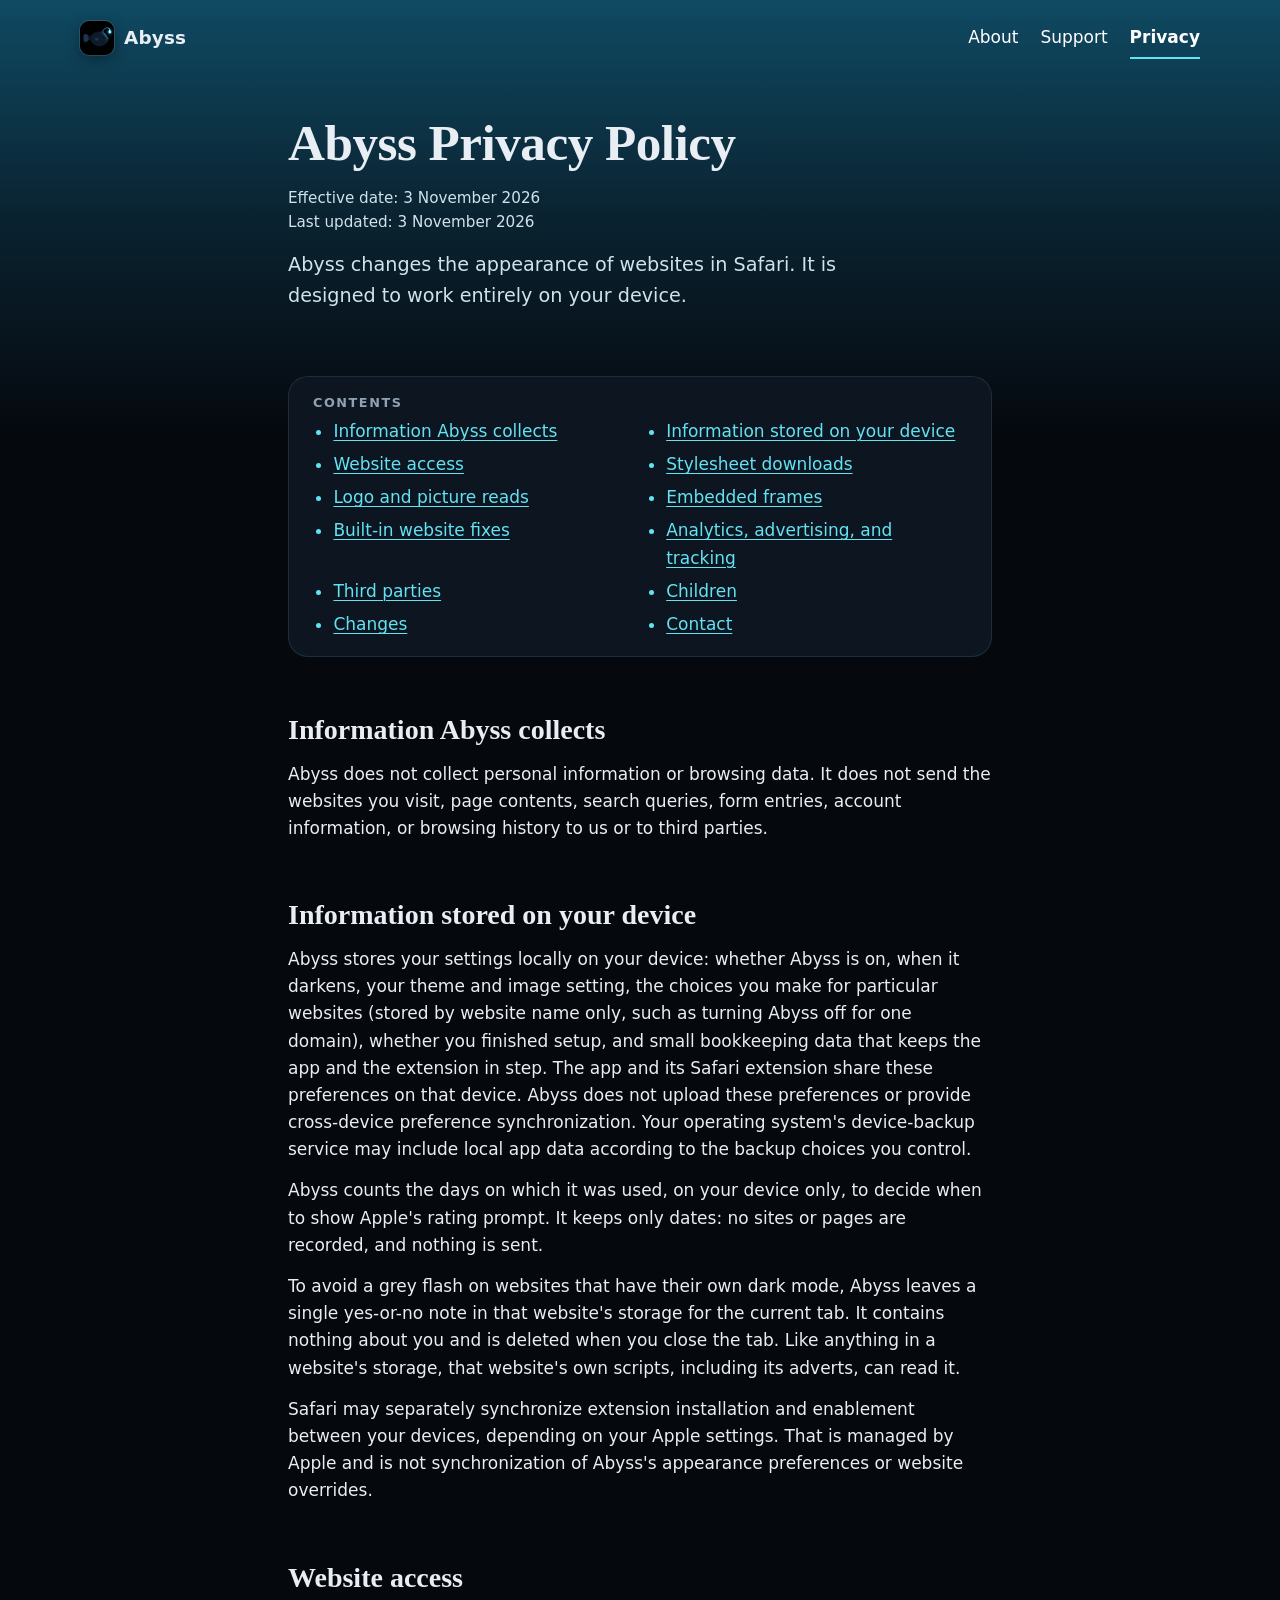
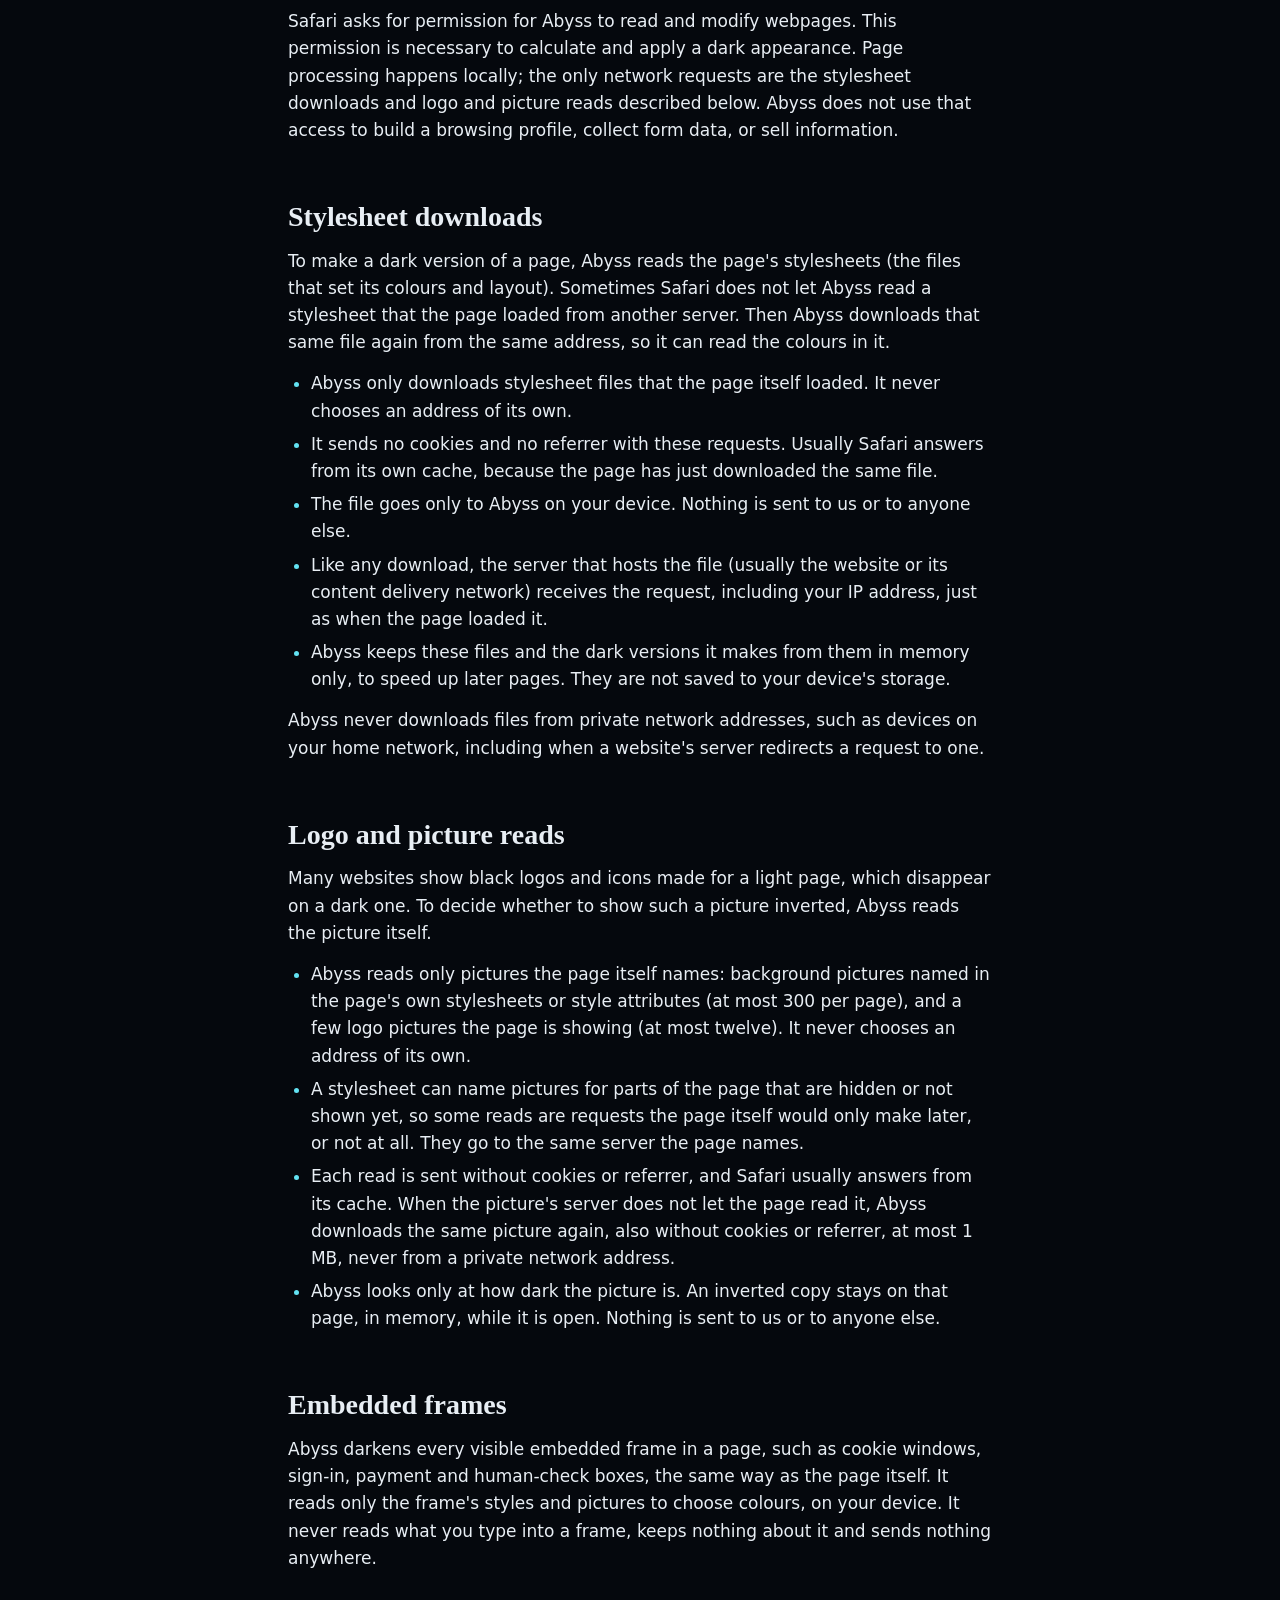
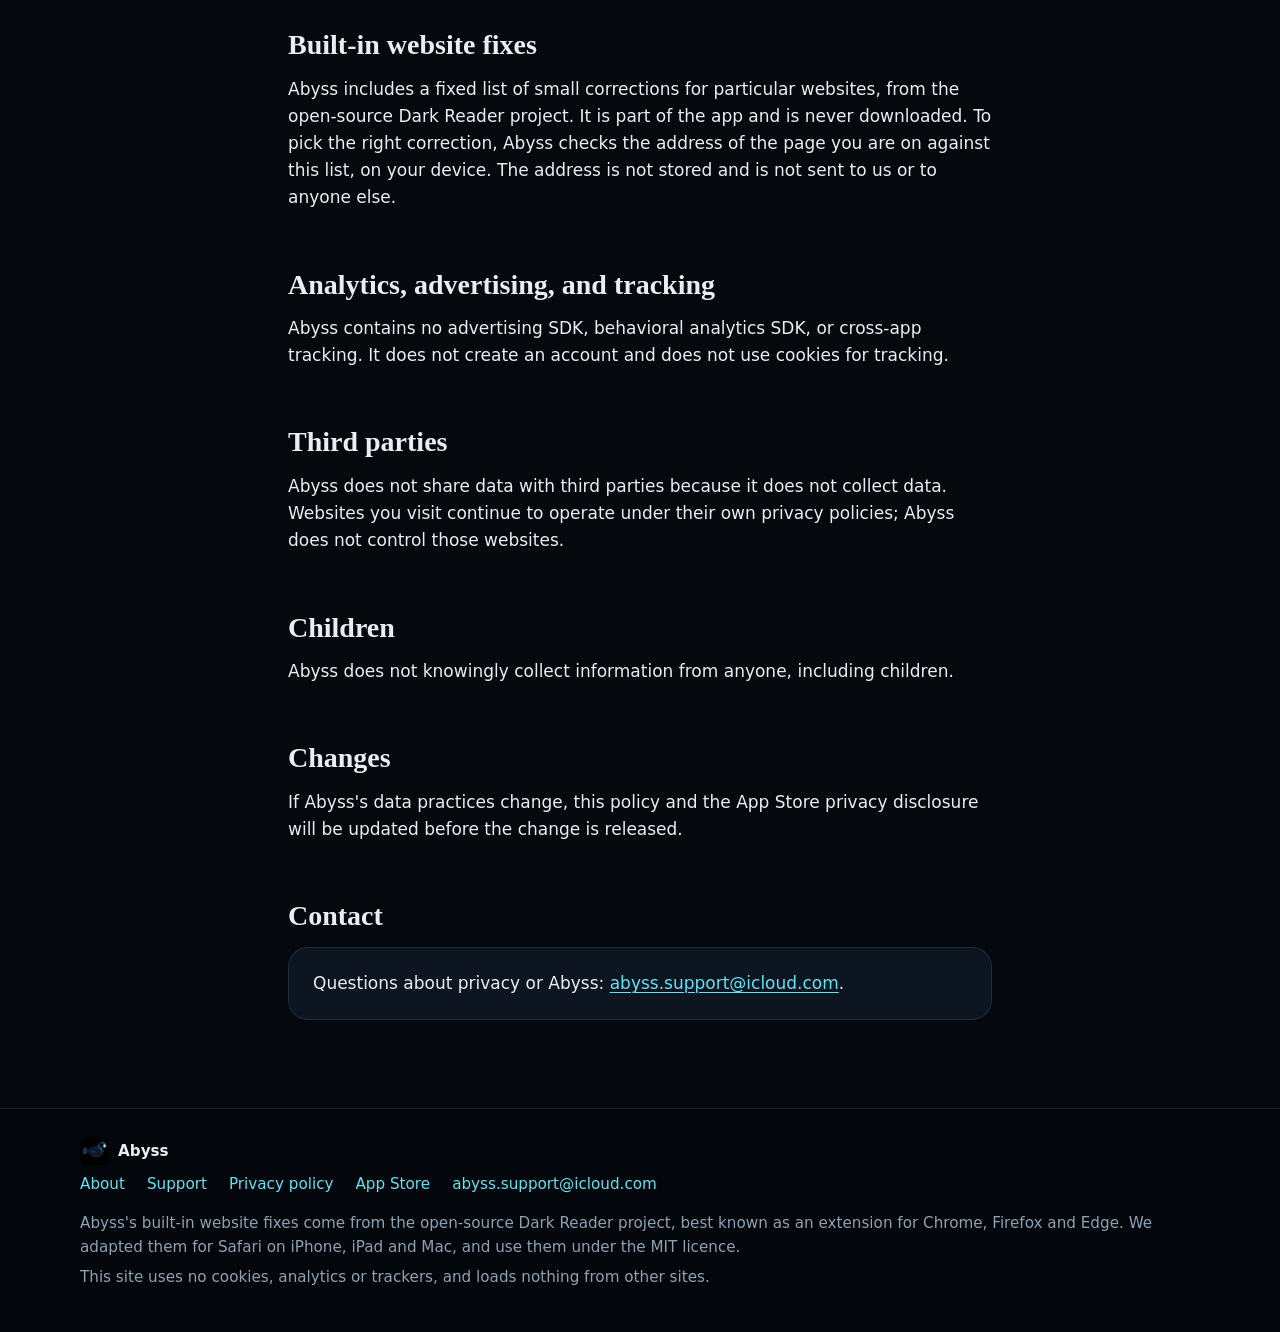
==== commit f1d0cb22: "Footer: Dark Reader fixes adapted for Safari" ====
--- a/privacy.html
+++ b/privacy.html
@@ -9,12 +9,13 @@
   <meta name="theme-color" content="#0f4a63">
   <meta name="description" content="The Abyss privacy policy. Abyss works on your device and does not collect personal information or browsing data.">
   <title>Abyss Privacy Policy</title>
-  <link rel="stylesheet" href="style.css">
+  <link rel="stylesheet" href="style.css?v=4">
   <link rel="icon" type="image/png" href="favicon.png">
   <link rel="apple-touch-icon" href="apple-touch-icon.png">
 </head>
 <body class="doc-page">
   <a class="skip-link" href="#main">Skip to content</a>
+
   <header class="site-header">
     <div class="wrap">
       <a class="brand" href="index.html">
@@ -30,6 +31,7 @@
       </nav>
     </div>
   </header>
+
   <main id="main">
     <div class="wrap wrap-narrow page-head">
       <h1>Abyss Privacy Policy</h1>
@@ -37,8 +39,10 @@
         Effective date: 3 November 2026<br>
         Last updated: 3 November 2026
       </p>
+
       <p class="lead">Abyss changes the appearance of websites in Safari. It is designed to work entirely on your device.</p>
     </div>
+
     <div class="wrap wrap-narrow doc">
       <nav class="contents" aria-labelledby="contents-title">
         <h2 id="contents-title">Contents</h2>
@@ -57,10 +61,12 @@
           <li><a href="#contact">Contact</a></li>
         </ul>
       </nav>
+
       <section aria-labelledby="collects">
         <h2 id="collects">Information Abyss collects</h2>
         <p>Abyss does not collect personal information or browsing data. It does not send the websites you visit, page contents, search queries, form entries, account information, or browsing history to us or to third parties.</p>
       </section>
+
       <section aria-labelledby="stored">
         <h2 id="stored">Information stored on your device</h2>
         <p>Abyss stores your settings locally on your device: whether Abyss is on, when it darkens, your theme and image setting, the choices you make for particular websites (stored by website name only, such as turning Abyss off for one domain), whether you finished setup, and small bookkeeping data that keeps the app and the extension in step. The app and its Safari extension share these preferences on that device. Abyss does not upload these preferences or provide cross-device preference synchronization. Your operating system's device-backup service may include local app data according to the backup choices you control.</p>
@@ -68,10 +74,12 @@
         <p>To avoid a grey flash on websites that have their own dark mode, Abyss leaves a single yes-or-no note in that website's storage for the current tab. It contains nothing about you and is deleted when you close the tab. Like anything in a website's storage, that website's own scripts, including its adverts, can read it.</p>
         <p>Safari may separately synchronize extension installation and enablement between your devices, depending on your Apple settings. That is managed by Apple and is not synchronization of Abyss's appearance preferences or website overrides.</p>
       </section>
+
       <section aria-labelledby="website-access">
         <h2 id="website-access">Website access</h2>
         <p>Safari asks for permission for Abyss to read and modify webpages. This permission is necessary to calculate and apply a dark appearance. Page processing happens locally; the only network requests are the stylesheet downloads and logo and picture reads described below. Abyss does not use that access to build a browsing profile, collect form data, or sell information.</p>
       </section>
+
       <section aria-labelledby="stylesheets">
         <h2 id="stylesheets">Stylesheet downloads</h2>
         <p>To make a dark version of a page, Abyss reads the page's stylesheets (the files that set its colours and layout). Sometimes Safari does not let Abyss read a stylesheet that the page loaded from another server. Then Abyss downloads that same file again from the same address, so it can read the colours in it.</p>
@@ -84,6 +92,7 @@
         </ul>
         <p>Abyss never downloads files from private network addresses, such as devices on your home network, including when a website's server redirects a request to one.</p>
       </section>
+
       <section aria-labelledby="pictures">
         <h2 id="pictures">Logo and picture reads</h2>
         <p>Many websites show black logos and icons made for a light page, which disappear on a dark one. To decide whether to show such a picture inverted, Abyss reads the picture itself.</p>
@@ -94,30 +103,37 @@
           <li>Abyss looks only at how dark the picture is. An inverted copy stays on that page, in memory, while it is open. Nothing is sent to us or to anyone else.</li>
         </ul>
       </section>
+
       <section aria-labelledby="frames">
         <h2 id="frames">Embedded frames</h2>
         <p>Abyss darkens every visible embedded frame in a page, such as cookie windows, sign-in, payment and human-check boxes, the same way as the page itself. It reads only the frame's styles and pictures to choose colours, on your device. It never reads what you type into a frame, keeps nothing about it and sends nothing anywhere.</p>
       </section>
+
       <section aria-labelledby="fixes">
         <h2 id="fixes">Built-in website fixes</h2>
         <p>Abyss includes a fixed list of small corrections for particular websites, from the open-source Dark Reader project. It is part of the app and is never downloaded. To pick the right correction, Abyss checks the address of the page you are on against this list, on your device. The address is not stored and is not sent to us or to anyone else.</p>
       </section>
+
       <section aria-labelledby="tracking">
         <h2 id="tracking">Analytics, advertising, and tracking</h2>
         <p>Abyss contains no advertising SDK, behavioral analytics SDK, or cross-app tracking. It does not create an account and does not use cookies for tracking.</p>
       </section>
+
       <section aria-labelledby="third-parties">
         <h2 id="third-parties">Third parties</h2>
         <p>Abyss does not share data with third parties because it does not collect data. Websites you visit continue to operate under their own privacy policies; Abyss does not control those websites.</p>
       </section>
+
       <section aria-labelledby="children">
         <h2 id="children">Children</h2>
         <p>Abyss does not knowingly collect information from anyone, including children.</p>
       </section>
+
       <section aria-labelledby="changes">
         <h2 id="changes">Changes</h2>
         <p>If Abyss's data practices change, this policy and the App Store privacy disclosure will be updated before the change is released.</p>
       </section>
+
       <section aria-labelledby="contact">
         <h2 id="contact">Contact</h2>
         <div class="card">
@@ -126,6 +142,7 @@
       </section>
     </div>
   </main>
+
   <footer class="site-footer">
     <div class="wrap">
       <p class="footer-brand"><img src="icon-192.png" alt="" width="28" height="28">Abyss</p>
@@ -136,7 +153,7 @@
         <li><a href="https://apps.apple.com/app/id6821133300">App Store</a></li>
         <li><a href="mailto:abyss.support@icloud.com">abyss.support@icloud.com</a></li>
       </ul>
-      <p>Abyss's built-in website fixes come from the open-source Dark Reader project, used under the MIT licence.</p>
+      <p>Abyss's built-in website fixes come from the open-source Dark Reader project, best known as an extension for Chrome, Firefox and Edge. We adapted them for Safari on iPhone, iPad and Mac, and use them under the MIT licence.</p>
       <p>This site uses no cookies, analytics or trackers, and loads nothing from other sites.</p>
     </div>
   </footer>
--- a/style.css
+++ b/style.css
@@ -1,6 +1,6 @@
-
 :root {
   color-scheme: dark;
+
   --ground: #05080d;
   --surface: #0d1520;
   --raised: #142031;
@@ -11,25 +11,31 @@
   --accent: #62e2f2;
   --on-accent: #03141a;
   --amber: #f0b45a;
+
   --water-text: #ffffff;
   --water-muted: #cfe3ec;
+
   --sans: -apple-system, BlinkMacSystemFont, "Segoe UI", system-ui, Roboto, "Helvetica Neue", Arial, sans-serif;
   --serif: ui-serif, "New York", "Iowan Old Style", Georgia, "Times New Roman", serif;
   --round: ui-rounded, "SF Pro Rounded", var(--sans);
+
   --page-max: 72rem;
   --gutter: 16px;
 }
+
 *,
 *::before,
 *::after {
   box-sizing: border-box;
 }
+
 html {
   -webkit-text-size-adjust: 100%;
   text-size-adjust: 100%;
   scroll-behavior: smooth;
   background: var(--ground);
 }
+
 body {
   margin: 0;
   background: var(--ground);
@@ -39,26 +45,32 @@
   line-height: 1.6;
   overflow-x: hidden;
 }
+
 img,
 svg {
   max-width: 100%;
 }
+
 a {
   color: var(--accent);
   text-underline-offset: 3px;
   text-decoration-thickness: 1px;
 }
+
 a:hover {
   text-decoration-thickness: 2px;
 }
+
 strong {
   font-weight: 650;
 }
+
 :focus-visible {
   outline: 3px solid var(--accent);
   outline-offset: 3px;
   border-radius: 4px;
 }
+
 .skip-link {
   position: absolute;
   left: 16px;
@@ -70,9 +82,11 @@
   font-weight: 600;
   z-index: 50;
 }
+
 .skip-link:focus {
   top: 12px;
 }
+
 .visually-hidden {
   position: absolute;
   width: 1px;
@@ -84,19 +98,23 @@
   white-space: nowrap;
   border: 0;
 }
+
 .wrap {
   width: 100%;
   max-width: var(--page-max);
   margin: 0 auto;
   padding: 0 var(--gutter);
 }
+
 .wrap-narrow {
   max-width: 46rem;
 }
+
 .site-header {
   position: relative;
   z-index: 5;
 }
+
 .site-header .wrap {
   display: flex;
   flex-wrap: wrap;
@@ -106,6 +124,7 @@
   padding-top: 16px;
   padding-bottom: 16px;
 }
+
 .brand {
   display: inline-flex;
   align-items: center;
@@ -116,12 +135,14 @@
   letter-spacing: 0.01em;
   text-decoration: none;
 }
+
 .brand img {
   width: 34px;
   height: 34px;
   border-radius: 9px;
   box-shadow: 0 0 0 1px rgba(255, 255, 255, 0.12), 0 4px 14px rgba(0, 0, 0, 0.35);
 }
+
 .site-nav ul {
   display: flex;
   flex-wrap: wrap;
@@ -130,6 +151,7 @@
   padding: 0;
   list-style: none;
 }
+
 .site-nav a {
   display: inline-block;
   padding: 8px 0;
@@ -137,14 +159,17 @@
   text-decoration: none;
   font-weight: 500;
 }
+
 .site-nav a:hover {
   color: var(--water-text);
 }
+
 .site-nav a[aria-current="page"] {
   color: var(--water-text);
   font-weight: 650;
   box-shadow: inset 0 -2px 0 var(--accent);
 }
+
 .button {
   display: inline-flex;
   align-items: center;
@@ -161,37 +186,45 @@
   box-shadow: 0 0 0 1px rgba(98, 226, 242, 0.35), 0 8px 30px rgba(98, 226, 242, 0.28);
   transition: box-shadow 0.25s ease, transform 0.25s ease;
 }
+
 .button:hover {
   box-shadow: 0 0 0 1px rgba(98, 226, 242, 0.5), 0 10px 40px rgba(98, 226, 242, 0.45);
   text-decoration: none;
 }
+
 .button svg {
   width: 18px;
   height: 18px;
   flex: 0 0 auto;
 }
+
 .button-quiet {
   background: rgba(3, 20, 26, 0.35);
   color: var(--water-text);
   box-shadow: inset 0 0 0 1px rgba(255, 255, 255, 0.35);
 }
+
 .button-quiet:hover {
   box-shadow: inset 0 0 0 1px rgba(255, 255, 255, 0.7);
 }
+
 .actions {
   display: flex;
   flex-wrap: wrap;
   gap: 12px 14px;
   margin: 28px 0 0;
 }
+
 .zone {
   position: relative;
   overflow: hidden;
   isolation: isolate;
 }
+
 .zone-sunlit {
   background: linear-gradient(180deg, #145a73 0%, #115068 45%, #0f4a63 100%);
 }
+
 .zone-sunlit::before {
   content: "";
   position: absolute;
@@ -207,6 +240,7 @@
   transform-origin: 50% 0;
   animation: rays 14s ease-in-out infinite alternate;
 }
+
 .zone-sunlit::after {
   content: "";
   position: absolute;
@@ -217,30 +251,38 @@
   z-index: -1;
   background: radial-gradient(120% 100% at 50% 0%, rgba(190, 236, 248, 0.10), transparent 70%);
 }
+
 @keyframes rays {
   from { transform: skewX(-3deg); opacity: 0.75; }
   to { transform: skewX(3deg); opacity: 1; }
 }
+
 .zone-shallows {
   background: linear-gradient(180deg, #0f4a63 0%, #0c3448 55%, #0a2230 100%);
 }
+
 .zone-twilight {
   background: linear-gradient(180deg, #0a2230 0%, #081a27 60%, #07121c 100%);
 }
+
 .zone-midnight {
   background: linear-gradient(180deg, #07121c 0%, #050b12 60%, #020407 100%);
 }
+
 .zone-abyssal {
   background: linear-gradient(180deg, #020407 0%, #000000 100%);
 }
+
 .zone-lantern {
   background:
     radial-gradient(60% 55% at 30% 55%, rgba(240, 180, 90, 0.12), transparent 70%),
     linear-gradient(180deg, #000000 0%, #0c0905 50%, #05080d 100%);
 }
+
 .zone-floor {
   background: var(--ground);
 }
+
 .snow {
   position: fixed;
   inset: 0;
@@ -248,6 +290,7 @@
   pointer-events: none;
   overflow: hidden;
 }
+
 .snow span {
   position: absolute;
   left: 0;
@@ -257,6 +300,7 @@
   background-repeat: repeat;
   will-change: transform;
 }
+
 .snow .s1 {
   background-image:
     radial-gradient(1.4px 1.4px at 20px 30px, rgba(220, 240, 255, 0.55), transparent 60%),
@@ -266,6 +310,7 @@
   background-size: 260px 260px;
   animation: drift 70s linear infinite;
 }
+
 .snow .s2 {
   background-image:
     radial-gradient(2px 2px at 60px 80px, rgba(200, 235, 255, 0.35), transparent 60%),
@@ -275,6 +320,7 @@
   animation: drift 110s linear infinite;
   opacity: 0.8;
 }
+
 .snow .s3 {
   background-image:
     radial-gradient(2.6px 2.6px at 120px 140px, rgba(150, 240, 250, 0.28), transparent 60%),
@@ -282,20 +328,24 @@
   background-size: 520px 520px;
   animation: drift 160s linear infinite;
 }
+
 @keyframes drift {
   from { transform: translate3d(0, 0, 0); }
   to { transform: translate3d(-30px, 50%, 0); }
 }
+
 .zone > .wrap,
 .zone > .hero-inner {
   position: relative;
   z-index: 2;
 }
+
 .hero {
   min-height: min(92vh, 900px);
   display: flex;
   flex-direction: column;
 }
+
 .hero-inner {
   flex: 1;
   display: grid;
@@ -303,6 +353,7 @@
   padding-top: 40px;
   padding-bottom: 96px;
 }
+
 .app-tile {
   display: block;
   width: 112px;
@@ -313,6 +364,7 @@
     0 18px 50px rgba(2, 12, 20, 0.55),
     0 0 60px rgba(98, 226, 242, 0.18);
 }
+
 .eyebrow {
   display: inline-block;
   margin: 28px 0 12px;
@@ -322,6 +374,7 @@
   text-transform: uppercase;
   color: var(--water-muted);
 }
+
 .hero h1 {
   margin: 0;
   max-width: 14ch;
@@ -333,6 +386,7 @@
   color: var(--water-text);
   text-wrap: balance;
 }
+
 .hero .lead {
   max-width: 34rem;
   margin: 22px 0 0;
@@ -340,6 +394,7 @@
   line-height: 1.5;
   color: var(--water-muted);
 }
+
 .promise {
   display: flex;
   flex-wrap: wrap;
@@ -350,11 +405,13 @@
   font-size: 0.95rem;
   color: var(--water-muted);
 }
+
 .promise li {
   display: inline-flex;
   align-items: center;
   gap: 8px;
 }
+
 .promise li::before {
   content: "";
   width: 7px;
@@ -363,6 +420,7 @@
   background: var(--accent);
   box-shadow: 0 0 10px var(--accent);
 }
+
 .dive-cue {
   position: absolute;
   left: 50%;
@@ -380,18 +438,22 @@
   text-transform: uppercase;
   text-decoration: none;
 }
+
 .dive-cue svg {
   width: 22px;
   height: 22px;
   animation: bob 2.6s ease-in-out infinite;
 }
+
 .dive-cue:hover {
   color: var(--water-text);
 }
+
 @keyframes bob {
   0%, 100% { transform: translateY(0); }
   50% { transform: translateY(5px); }
 }
+
 .depth-mark {
   display: flex;
   align-items: center;
@@ -404,40 +466,49 @@
   letter-spacing: 0.08em;
   text-transform: uppercase;
 }
+
 .depth-mark::after {
   content: "";
   flex: 1;
   height: 1px;
   background: linear-gradient(90deg, rgba(207, 227, 236, 0.4), transparent);
 }
+
 .depth-mark b {
   color: var(--water-text);
   font-weight: 700;
   font-variant-numeric: tabular-nums;
 }
+
 .zone-midnight .depth-mark,
 .zone-abyssal .depth-mark,
 .zone-lantern .depth-mark {
   color: var(--muted);
 }
+
 .zone-midnight .depth-mark b,
 .zone-abyssal .depth-mark b {
   color: var(--text);
 }
+
 .zone-lantern .depth-mark b {
   color: var(--amber);
 }
+
 .zone-lantern .depth-mark::after {
   background: linear-gradient(90deg, rgba(240, 180, 90, 0.45), transparent);
 }
+
 .section {
   padding-top: 96px;
   padding-bottom: 96px;
 }
+
 .section-head {
   max-width: 44rem;
   margin: 0 0 44px;
 }
+
 .section-head h2,
 .page-head h1 {
   margin: 0;
@@ -448,16 +519,19 @@
   letter-spacing: -0.01em;
   text-wrap: balance;
 }
+
 .section-head p {
   margin: 16px 0 0;
   font-size: 1.15rem;
   color: var(--muted);
 }
+
 .zone-sunlit .section-head p,
 .zone-shallows .section-head p,
 .zone-twilight .section-head p {
   color: var(--water-muted);
 }
+
 .features {
   display: grid;
   grid-template-columns: repeat(3, minmax(0, 1fr));
@@ -466,6 +540,7 @@
   padding: 0;
   list-style: none;
 }
+
 .feature {
   padding: 26px 24px 24px;
   border-radius: 20px;
@@ -474,16 +549,19 @@
   -webkit-backdrop-filter: blur(6px);
   backdrop-filter: blur(6px);
 }
+
 .feature h3 {
   margin: 14px 0 8px;
   font-size: 1.12rem;
   line-height: 1.3;
 }
+
 .feature p {
   margin: 0;
   color: var(--water-muted);
   font-size: 0.98rem;
 }
+
 .feature-icon {
   display: grid;
   place-items: center;
@@ -494,19 +572,23 @@
   color: var(--accent);
   box-shadow: inset 0 0 0 1px rgba(98, 226, 242, 0.25);
 }
+
 .feature-icon svg {
   width: 22px;
   height: 22px;
 }
+
 .fact {
   max-width: 40rem;
   margin: 56px 0 0;
   padding: 0 0 0 20px;
   border-left: 2px solid rgba(98, 226, 242, 0.55);
 }
+
 .fact blockquote {
   margin: 0;
 }
+
 .fact p {
   margin: 0;
   font-family: var(--serif);
@@ -514,6 +596,7 @@
   line-height: 1.45;
   font-style: italic;
 }
+
 .fact-label {
   display: block;
   margin: 0 0 6px;
@@ -525,30 +608,37 @@
   text-transform: uppercase;
   color: var(--accent);
 }
+
 .fact figcaption {
   margin: 8px 0 0;
   font-size: 0.85rem;
   color: var(--muted);
 }
+
 .zone-shallows .fact figcaption,
 .zone-twilight .fact figcaption {
   color: var(--water-muted);
 }
+
 .fact figcaption a {
   color: inherit;
 }
+
 .fact-centre {
   margin: 64px auto 0;
   padding: 0;
   border: 0;
   text-align: center;
 }
+
 .zone-lantern .fact {
   border-left-color: rgba(240, 180, 90, 0.6);
 }
+
 .zone-lantern .fact-label {
   color: var(--amber);
 }
+
 .theme {
   display: grid;
   grid-template-columns: minmax(0, 1fr) minmax(0, 23rem);
@@ -557,12 +647,15 @@
   padding-top: 88px;
   padding-bottom: 88px;
 }
+
 .theme-flip {
   grid-template-columns: minmax(0, 23rem) minmax(0, 1fr);
 }
+
 .theme-flip .theme-copy {
   order: 2;
 }
+
 .theme-copy h3 {
   margin: 0;
   font-family: var(--serif);
@@ -571,22 +664,27 @@
   line-height: 1.05;
   letter-spacing: -0.01em;
 }
+
 .theme-copy .theme-desc {
   margin: 14px 0 0;
   max-width: 30rem;
   font-size: 1.2rem;
   color: var(--water-muted);
 }
+
 .zone-midnight .theme-desc,
 .zone-abyssal .theme-desc {
   color: var(--muted);
 }
+
 .zone-lantern .theme-desc {
   color: #c9b99f;
 }
+
 .zone-lantern .theme-copy h3 {
   color: #f3e6d1;
 }
+
 .swatches {
   display: flex;
   flex-wrap: wrap;
@@ -596,11 +694,13 @@
   list-style: none;
   font-size: 0.88rem;
 }
+
 .swatches li {
   display: inline-flex;
   align-items: center;
   gap: 9px;
 }
+
 .swatches .chip {
   width: 26px;
   height: 26px;
@@ -608,25 +708,31 @@
   box-shadow: inset 0 0 0 1px rgba(255, 255, 255, 0.22);
   flex: 0 0 auto;
 }
+
 .swatches .name {
   color: var(--muted);
 }
+
 .zone-twilight .swatches .name {
   color: var(--water-muted);
 }
+
 .swatches code {
   font-family: ui-monospace, "SF Mono", Menlo, Consolas, monospace;
   font-size: 0.86rem;
   color: var(--text);
 }
+
 .contrast-note {
   margin: 14px 0 0;
   font-size: 0.88rem;
   color: var(--muted);
 }
+
 .zone-twilight .contrast-note {
   color: var(--water-muted);
 }
+
 .c-tw-page { background: #1c2433; }
 .c-tw-text { background: #dde3ea; }
 .c-tw-link { background: #8cc4ff; }
@@ -639,18 +745,22 @@
 .c-ln-page { background: #1e1a15; }
 .c-ln-text { background: #ecdcc2; }
 .c-ln-link { background: #f0b45a; }
+
 .sample {
   margin: 0;
 }
+
 .sample figcaption {
   margin: 12px 0 0;
   text-align: center;
   font-size: 0.85rem;
   color: var(--muted);
 }
+
 .zone-twilight .sample figcaption {
   color: var(--water-muted);
 }
+
 .web {
   --pg: #1c2433; --sf: #252e3f; --el: #2e384b; --tx: #dde3ea; --mt: #a3adbb; --ln: #8cc4ff; --bd: #4a5568;
   overflow: hidden;
@@ -663,16 +773,20 @@
     0 0 0 1px rgba(255, 255, 255, 0.1),
     0 30px 80px rgba(0, 0, 0, 0.55);
 }
+
 .web[data-theme="twilight"] { --pg: #1c2433; --sf: #252e3f; --el: #2e384b; --tx: #dde3ea; --mt: #a3adbb; --ln: #8cc4ff; --bd: #4a5568; }
 .web[data-theme="midnight"] { --pg: #151719; --sf: #202326; --el: #292d31; --tx: #e8e6e3; --mt: #a9adb2; --ln: #79b8ff; --bd: #454a50; }
 .web[data-theme="abyssal"] { --pg: #000000; --sf: #101214; --el: #1a1d20; --tx: #f0eeeb; --mt: #aeb2b7; --ln: #82bdff; --bd: #363b40; }
 .web[data-theme="lantern"] { --pg: #1e1a15; --sf: #29231c; --el: #332c23; --tx: #ecdcc2; --mt: #b8a88f; --ln: #f0b45a; --bd: #55493a; }
+
 .zone-abyssal .web {
   box-shadow: 0 0 0 1px rgba(255, 255, 255, 0.16), 0 30px 80px rgba(0, 0, 0, 0.7), 0 0 80px rgba(98, 160, 220, 0.08);
 }
+
 .zone-lantern .web {
   box-shadow: 0 0 0 1px rgba(240, 180, 90, 0.2), 0 30px 80px rgba(0, 0, 0, 0.6), 0 0 90px rgba(240, 180, 90, 0.16);
 }
+
 .w-bar {
   display: flex;
   justify-content: space-between;
@@ -681,11 +795,13 @@
   background: var(--sf);
   border-bottom: 1px solid var(--bd);
 }
+
 .w-logo {
   font-family: var(--serif);
   font-weight: 700;
   font-size: 1.25em;
 }
+
 .w-menu {
   position: relative;
   width: 1.3em;
@@ -693,6 +809,7 @@
   border-top: 0.16em solid var(--tx);
   border-bottom: 0.16em solid var(--tx);
 }
+
 .w-menu::after {
   content: "";
   position: absolute;
@@ -701,6 +818,7 @@
   top: 0.21em;
   border-top: 0.16em solid var(--tx);
 }
+
 .w-nav {
   display: flex;
   gap: 1.1em;
@@ -711,10 +829,12 @@
   white-space: nowrap;
   overflow: hidden;
 }
+
 .w-nav span:first-child {
   color: var(--tx);
   font-weight: 600;
 }
+
 .w-img {
   position: relative;
   height: 9.5em;
@@ -723,6 +843,7 @@
   overflow: hidden;
   background: linear-gradient(180deg, #9fd3e6 0%, #5ba3c4 38%, #24607f 62%, #0f3550 100%);
 }
+
 .w-img::before {
   content: "";
   position: absolute;
@@ -734,6 +855,7 @@
   background: #fff4d2;
   box-shadow: 0 0 1.4em #ffe7a3;
 }
+
 .w-img::after {
   content: "";
   position: absolute;
@@ -744,6 +866,7 @@
   background: rgba(255, 255, 255, 0.18);
   border-radius: 50%;
 }
+
 .w-tag {
   margin: 0 1.3em;
   font-size: 0.78em;
@@ -752,6 +875,7 @@
   text-transform: uppercase;
   color: var(--ln);
 }
+
 .w-h {
   margin: 0.25em 1.1em 0.4em;
   font-family: var(--serif);
@@ -759,16 +883,19 @@
   font-weight: 700;
   line-height: 1.18;
 }
+
 .w-p {
   margin: 0 1.2em 0.9em;
   font-size: 0.92em;
   color: var(--mt);
   line-height: 1.4;
 }
+
 .w-a {
   color: var(--ln);
   text-decoration: underline;
 }
+
 .w-card {
   margin: 0 1.1em 0.9em;
   padding: 0.7em 0.9em;
@@ -777,15 +904,18 @@
   border-radius: 0.5em;
   font-size: 0.9em;
 }
+
 .w-card b {
   display: block;
   margin-bottom: 0.35em;
 }
+
 .w-card span {
   display: block;
   padding: 0.3em 0;
   border-top: 1px solid var(--bd);
 }
+
 .w-btn {
   margin: 0 1.1em 1.2em;
   padding: 0.65em;
@@ -796,6 +926,7 @@
   font-weight: 600;
   font-size: 0.9em;
 }
+
 .depth-legend {
   display: flex;
   flex-wrap: wrap;
@@ -804,6 +935,7 @@
   padding: 0;
   list-style: none;
 }
+
 .depth-legend a {
   display: inline-flex;
   align-items: center;
@@ -818,9 +950,11 @@
   font-size: 0.95rem;
   text-decoration: none;
 }
+
 .depth-legend a:hover {
   border-color: rgba(98, 226, 242, 0.6);
 }
+
 .depth-legend .chip {
   width: 22px;
   height: 22px;
@@ -829,6 +963,7 @@
   position: relative;
   overflow: hidden;
 }
+
 .depth-legend .chip::after {
   content: "";
   position: absolute;
@@ -836,21 +971,25 @@
   border-radius: 50%;
   background: var(--dot);
 }
+
 .depth-legend small {
   color: var(--water-muted);
   font-weight: 500;
   font-variant-numeric: tabular-nums;
 }
+
 .chip-tw { background: #1c2433; --dot: #dde3ea; }
 .chip-mn { background: #151719; --dot: #e8e6e3; }
 .chip-ab { background: #000000; --dot: #f0eeeb; }
 .chip-ln { background: #1e1a15; --dot: #f0b45a; }
+
 .privacy-band {
   display: grid;
   grid-template-columns: minmax(0, 1.1fr) minmax(0, 1fr);
   gap: 40px 64px;
   align-items: start;
 }
+
 .privacy-band .big {
   margin: 0;
   font-family: var(--serif);
@@ -858,11 +997,13 @@
   font-weight: 700;
   line-height: 1.1;
 }
+
 .privacy-band .big + p {
   margin: 18px 0 0;
   color: var(--muted);
   font-size: 1.1rem;
 }
+
 .nos {
   display: grid;
   grid-template-columns: repeat(2, minmax(0, 1fr));
@@ -871,6 +1012,7 @@
   padding: 0;
   list-style: none;
 }
+
 .nos li {
   display: flex;
   align-items: center;
@@ -881,17 +1023,20 @@
   border: 1px solid var(--hairline);
   font-weight: 600;
 }
+
 .nos svg {
   width: 20px;
   height: 20px;
   flex: 0 0 auto;
   color: var(--accent);
 }
+
 .fine {
   margin: 22px 0 0;
   font-size: 0.95rem;
   color: var(--muted);
 }
+
 .compare {
   width: 100%;
   border-collapse: separate;
@@ -901,9 +1046,11 @@
   overflow: hidden;
   background: var(--surface);
 }
+
 .compare caption {
   text-align: left;
 }
+
 .compare th,
 .compare td {
   padding: 18px 22px;
@@ -911,6 +1058,7 @@
   vertical-align: top;
   border-top: 1px solid var(--hairline);
 }
+
 .compare thead th {
   border-top: 0;
   font-size: 0.8rem;
@@ -920,29 +1068,37 @@
   color: var(--muted);
   background: var(--raised);
 }
+
 .compare thead th.abyss-col {
   color: var(--accent);
 }
+
 .compare tbody th {
   width: 24%;
   font-weight: 650;
 }
+
 .compare td {
   color: var(--muted);
 }
+
 .compare td.abyss-col {
   color: var(--text);
   background: rgba(98, 226, 242, 0.05);
 }
+
 .faq {
   max-width: 50rem;
 }
+
 .faq details {
   border-top: 1px solid var(--hairline);
 }
+
 .faq details:last-of-type {
   border-bottom: 1px solid var(--hairline);
 }
+
 .faq summary {
   position: relative;
   display: block;
@@ -952,9 +1108,11 @@
   cursor: pointer;
   list-style: none;
 }
+
 .faq summary::-webkit-details-marker {
   display: none;
 }
+
 .faq summary::after {
   content: "";
   position: absolute;
@@ -968,20 +1126,25 @@
   transform: rotate(45deg);
   transition: transform 0.2s ease;
 }
+
 .faq details[open] summary::after {
   transform: rotate(-135deg);
   margin-top: -3px;
 }
+
 .faq details > div {
   padding: 0 0 20px;
   color: var(--muted);
 }
+
 .faq details > div p {
   margin: 0 0 12px;
 }
+
 .faq details > div p:last-child {
   margin-bottom: 0;
 }
+
 .maker {
   display: grid;
   grid-template-columns: auto minmax(0, 1fr);
@@ -993,6 +1156,7 @@
   background: var(--surface);
   border: 1px solid var(--hairline);
 }
+
 .maker-mark {
   display: grid;
   place-items: center;
@@ -1003,37 +1167,44 @@
   color: var(--accent);
   box-shadow: inset 0 0 0 1px rgba(98, 226, 242, 0.3);
 }
+
 .maker-mark svg {
   width: 28px;
   height: 28px;
 }
+
 .maker h2 {
   margin: 0 0 10px;
   font-family: var(--serif);
   font-size: 1.7rem;
   line-height: 1.2;
 }
+
 .maker p {
   margin: 0;
   font-size: 1.1rem;
   line-height: 1.65;
 }
+
 .maker .sig {
   margin: 14px 0 0;
   color: var(--muted);
   font-size: 1rem;
 }
+
 .finale {
   position: relative;
   padding-top: 72px;
   padding-bottom: 110px;
   text-align: center;
 }
+
 .angler {
   position: relative;
   width: min(420px, 86vw);
   margin: 0 auto -10px;
 }
+
 .angler img {
   display: block;
   width: 100%;
@@ -1042,6 +1213,7 @@
   -webkit-mask-image: radial-gradient(closest-side, #000 72%, transparent 100%);
   mask-image: radial-gradient(closest-side, #000 72%, transparent 100%);
 }
+
 .lure-glow {
   position: absolute;
   left: 87.6%;
@@ -1054,10 +1226,12 @@
   pointer-events: none;
   animation: lure 4.8s ease-in-out infinite;
 }
+
 @keyframes lure {
   0%, 100% { opacity: 0.65; transform: translate(-50%, -50%) scale(0.92); }
   50% { opacity: 1; transform: translate(-50%, -50%) scale(1.06); }
 }
+
 .finale h2 {
   margin: 0 auto;
   max-width: 18ch;
@@ -1066,15 +1240,18 @@
   line-height: 1.08;
   text-wrap: balance;
 }
+
 .finale p {
   margin: 14px auto 0;
   max-width: 32rem;
   color: var(--muted);
   font-size: 1.12rem;
 }
+
 .finale .actions {
   justify-content: center;
 }
+
 .depth {
   position: fixed;
   z-index: 20;
@@ -1082,9 +1259,11 @@
   opacity: 0;
   transition: opacity 0.4s ease;
 }
+
 .depth.on {
   opacity: 1;
 }
+
 .depth-readout {
   display: flex;
   align-items: baseline;
@@ -1093,14 +1272,17 @@
   font-variant-numeric: tabular-nums;
   white-space: nowrap;
 }
+
 .depth-m {
   font-weight: 700;
   color: #ffffff;
 }
+
 .depth-zone {
   color: var(--water-muted);
   font-size: 0.85em;
 }
+
 .depth-dot {
   width: 8px;
   height: 8px;
@@ -1110,11 +1292,13 @@
   flex: 0 0 auto;
   align-self: center;
 }
+
 .depth.lantern .depth-dot,
 .depth.lantern .depth-lure {
   background: var(--amber);
   box-shadow: 0 0 12px var(--amber);
 }
+
 .depth {
   right: 12px;
   bottom: 12px;
@@ -1126,9 +1310,11 @@
   backdrop-filter: blur(10px);
   font-size: 0.9rem;
 }
+
 .depth-rail {
   display: none;
 }
+
 @media (min-width: 1280px) {
   .depth {
     right: 28px;
@@ -1143,6 +1329,7 @@
     -webkit-backdrop-filter: none;
     backdrop-filter: none;
   }
+
   .depth-readout {
     flex-direction: column;
     align-items: flex-end;
@@ -1150,12 +1337,15 @@
     margin: 0 0 14px;
     text-align: right;
   }
+
   .depth-dot {
     display: none;
   }
+
   .depth-m {
     font-size: 1.35rem;
   }
+
   .depth-rail {
     display: block;
     position: relative;
@@ -1163,6 +1353,7 @@
     margin-left: auto;
     width: 100%;
   }
+
   .depth-rail::before {
     content: "";
     position: absolute;
@@ -1172,6 +1363,7 @@
     width: 1px;
     background: linear-gradient(180deg, rgba(207, 227, 236, 0.5), rgba(142, 162, 180, 0.35) 70%, rgba(240, 180, 90, 0.5));
   }
+
   .depth-tick {
     position: absolute;
     right: 18px;
@@ -1181,6 +1373,7 @@
     color: var(--water-muted);
     font-variant-numeric: tabular-nums;
   }
+
   .depth-tick::after {
     content: "";
     position: absolute;
@@ -1190,11 +1383,13 @@
     height: 1px;
     background: rgba(207, 227, 236, 0.55);
   }
+
   .t0 { top: 0%; }
   .t1 { top: 25%; }
   .t2 { top: 50%; }
   .t3 { top: 75%; }
   .t4 { top: 100%; color: var(--amber); }
+
   .depth-lure {
     position: absolute;
     right: 0;
@@ -1208,22 +1403,26 @@
     transform: translateY(var(--lure-y, 0px));
   }
 }
+
 @media (prefers-reduced-motion: no-preference) {
   .js .reveal {
     opacity: 0;
     transform: translateY(18px);
     transition: opacity 0.9s ease, transform 0.9s ease;
   }
+
   .js .reveal.seen {
     opacity: 1;
     transform: none;
   }
 }
+
 .page-top {
   position: relative;
   overflow: hidden;
   background: linear-gradient(180deg, #0f4a63 0%, #0a2230 55%, #05080d 100%);
 }
+
 .page-top::before {
   content: "";
   position: absolute;
@@ -1235,29 +1434,35 @@
   mask-image: linear-gradient(180deg, #000, transparent 80%);
   pointer-events: none;
 }
+
 .page-head {
   position: relative;
   padding-top: 40px;
   padding-bottom: 56px;
 }
+
 .page-head .lead {
   margin: 16px 0 0;
   max-width: 38rem;
   font-size: 1.2rem;
   color: var(--water-muted);
 }
+
 .page-head .meta {
   margin: 14px 0 0;
   color: var(--water-muted);
   font-size: 0.95rem;
 }
+
 .page-head .button {
   margin-top: 24px;
 }
+
 .doc {
   padding-top: 8px;
   padding-bottom: 72px;
 }
+
 .doc h2 {
   margin: 56px 0 14px;
   font-family: var(--serif);
@@ -1265,43 +1470,53 @@
   line-height: 1.2;
   scroll-margin-top: 20px;
 }
+
 .doc h3 {
   margin: 30px 0 8px;
   font-size: 1.15rem;
   line-height: 1.3;
   scroll-margin-top: 20px;
 }
+
 .doc p,
 .doc ul,
 .doc ol {
   margin: 0 0 14px;
 }
+
 .doc ul,
 .doc ol {
   padding-left: 1.35em;
 }
+
 .doc li + li {
   margin-top: 6px;
 }
+
 .doc li::marker {
   color: var(--accent);
 }
+
 .doc .lead {
   font-size: 1.2rem;
   color: var(--muted);
 }
+
 .doc .meta {
   color: var(--muted);
   font-size: 0.95rem;
 }
+
 .doc .note {
   color: var(--muted);
   font-size: 0.95rem;
 }
+
 .path {
   font-weight: 600;
   color: var(--text);
 }
+
 .card {
   margin: 0 0 16px;
   padding: 22px 24px;
@@ -1309,9 +1524,11 @@
   background: var(--surface);
   border: 1px solid var(--hairline);
 }
+
 .card > :last-child {
   margin-bottom: 0;
 }
+
 .contents {
   margin: 0 0 8px;
   padding: 18px 24px;
@@ -1319,6 +1536,7 @@
   background: var(--surface);
   border: 1px solid var(--hairline);
 }
+
 .contents h2 {
   margin: 0 0 8px;
   font-family: var(--sans);
@@ -1328,6 +1546,7 @@
   text-transform: uppercase;
   color: var(--muted);
 }
+
 .contents ul {
   display: grid;
   grid-template-columns: repeat(2, minmax(0, 1fr));
@@ -1335,27 +1554,33 @@
   margin: 0;
   padding-left: 1.2em;
 }
+
 .contents li {
   margin: 0;
 }
+
 .contents li + li {
   margin-top: 0;
 }
+
 .steps {
   list-style: none;
   counter-reset: step;
   margin: 0;
   padding: 0 !important;
 }
+
 .steps > li {
   counter-increment: step;
   position: relative;
   min-height: 34px;
   padding-left: 52px;
 }
+
 .steps > li + li {
   margin-top: 18px;
 }
+
 .steps > li::before {
   content: counter(step);
   position: absolute;
@@ -1373,26 +1598,32 @@
   text-align: center;
   box-shadow: 0 0 16px rgba(98, 226, 242, 0.35);
 }
+
 .steps .step-title {
   display: block;
   font-weight: 650;
 }
+
 .steps > li {
   color: #b4c4d2;
 }
+
 .steps .step-title,
 .steps strong {
   color: var(--text);
 }
+
 .theme-list {
   list-style: none;
   padding: 0 !important;
 }
+
 .theme-list li {
   display: flex;
   align-items: flex-start;
   gap: 12px;
 }
+
 .theme-list .chip {
   position: relative;
   width: 22px;
@@ -1403,6 +1634,7 @@
   overflow: hidden;
   flex: 0 0 auto;
 }
+
 .theme-list .chip::after {
   content: "";
   position: absolute;
@@ -1410,6 +1642,7 @@
   border-radius: 50%;
   background: var(--dot);
 }
+
 .site-footer {
   position: relative;
   z-index: 2;
@@ -1418,10 +1651,12 @@
   color: var(--muted);
   font-size: 0.95rem;
 }
+
 .site-footer .wrap {
   padding-top: 28px;
   padding-bottom: 36px;
 }
+
 .site-footer ul {
   display: flex;
   flex-wrap: wrap;
@@ -1430,15 +1665,19 @@
   padding: 0;
   list-style: none;
 }
+
 .site-footer p {
   margin: 0 0 6px;
 }
+
 .site-footer a {
   text-decoration: none;
 }
+
 .site-footer a:hover {
   text-decoration: underline;
 }
+
 .footer-brand {
   display: inline-flex;
   align-items: center;
@@ -1447,77 +1686,97 @@
   color: var(--text);
   font-weight: 700;
 }
+
 .footer-brand img {
   width: 28px;
   height: 28px;
   border-radius: 7px;
 }
+
 @media (max-width: 960px) {
   .features {
     grid-template-columns: repeat(2, minmax(0, 1fr));
   }
+
   .theme {
     grid-template-columns: minmax(0, 1fr);
     gap: 32px;
   }
+
   .theme-flip {
     grid-template-columns: minmax(0, 1fr);
   }
+
   .theme-flip .theme-copy {
     order: 0;
   }
+
   .sample {
     max-width: 23rem;
   }
+
   .privacy-band {
     grid-template-columns: minmax(0, 1fr);
   }
 }
+
 @media (max-width: 640px) {
   body {
     font-size: 1rem;
   }
+
   .features {
     grid-template-columns: minmax(0, 1fr);
   }
+
   .feature {
     padding: 22px 20px 20px;
   }
+
   .section {
     padding-top: 72px;
     padding-bottom: 72px;
   }
+
   .theme {
     padding-top: 64px;
     padding-bottom: 64px;
   }
+
   .hero-inner {
     padding-top: 24px;
     padding-bottom: 100px;
   }
+
   .app-tile {
     width: 92px;
     height: 92px;
     border-radius: 21px;
   }
+
   .actions .button {
     width: 100%;
   }
+
   .nos li {
     padding: 14px;
     gap: 10px;
     font-size: 0.95rem;
   }
+
   .maker {
     grid-template-columns: minmax(0, 1fr);
     padding: 24px 20px;
   }
+
   .contents ul {
     grid-template-columns: minmax(0, 1fr);
   }
+
   .card {
     padding: 18px;
   }
+
   .compare,
   .compare tbody,
   .compare tr,
@@ -1526,6 +1785,7 @@
     display: block;
     width: 100%;
   }
+
   .compare thead {
     position: absolute;
     width: 1px;
@@ -1533,22 +1793,27 @@
     overflow: hidden;
     clip: rect(0 0 0 0);
   }
+
   .compare tbody tr {
     padding: 16px 18px;
     border-top: 1px solid var(--hairline);
   }
+
   .compare tbody tr:first-child {
     border-top: 0;
   }
+
   .compare tbody th {
     width: auto;
     padding: 0 0 8px;
     border: 0;
   }
+
   .compare td {
     padding: 6px 0 6px 0;
     border: 0;
   }
+
   .compare td::before {
     content: attr(data-label);
     display: block;
@@ -1558,30 +1823,36 @@
     text-transform: uppercase;
     color: var(--muted);
   }
+
   .compare td.abyss-col {
     margin-top: 6px;
     padding: 10px 12px;
     border-radius: 12px;
   }
+
   .compare td.abyss-col::before {
     color: var(--accent);
   }
 }
+
 @media (prefers-reduced-motion: reduce) {
   html {
     scroll-behavior: auto;
   }
+
   .zone-sunlit::before,
   .snow span,
   .dive-cue svg,
   .lure-glow {
     animation: none;
   }
+
   .depth,
   .button {
     transition: none;
   }
 }
+
 @media print {
   .skip-link,
   .site-nav,
@@ -1591,31 +1862,39 @@
     display: none;
   }
 }
+
 .doc-page {
   background:
     linear-gradient(180deg, #0f4a63 0px, #0a2230 220px, #05080d 440px) no-repeat,
     var(--ground);
 }
+
 .hero-inner {
   grid-template-columns: minmax(0, 1fr);
 }
+
 .hero-visual {
   display: none;
 }
+
 .web[data-theme="light"] { --pg: #ffffff; --sf: #f1f3f6; --el: #e6e9ee; --tx: #1d2024; --mt: #5b6169; --ln: #0b5fcc; --bd: #d6dae0; }
+
 .webpair {
   position: relative;
   border-radius: 22px;
   box-shadow: 0 0 0 1px rgba(255, 255, 255, 0.14), 0 40px 90px rgba(2, 14, 24, 0.6), 0 0 120px rgba(98, 226, 242, 0.12);
 }
+
 .webpair > .web {
   box-shadow: none;
 }
+
 .webpair > .web.day {
   position: absolute;
   inset: 0;
   clip-path: polygon(0 0, 100% 0, 0 100%);
 }
+
 .webpair::after {
   content: "";
   position: absolute;
@@ -1624,18 +1903,21 @@
   background: linear-gradient(to bottom right, transparent calc(50% - 1.5px), rgba(98, 226, 242, 0.9) 50%, transparent calc(50% + 1.5px));
   pointer-events: none;
 }
+
 .hero-visual-note {
   margin: 14px 0 0;
   text-align: center;
   font-size: 0.85rem;
   color: var(--water-muted);
 }
+
 @media (min-width: 961px) {
   .hero-inner {
     grid-template-columns: minmax(0, 1.25fr) minmax(0, 0.85fr);
     align-items: center;
     gap: 56px;
   }
+
   .hero-visual {
     display: block;
     max-width: 23rem;
@@ -1643,3 +1925,444 @@
     transform: rotate(2deg);
   }
 }
+
+.surface {
+  display: block;
+  position: absolute;
+  left: 0;
+  right: 0;
+  top: 0;
+  height: 70%;
+  z-index: 0;
+  pointer-events: none;
+  overflow: hidden;
+}
+
+.shimmer {
+  position: absolute;
+  inset: 0;
+  -webkit-mask-image: linear-gradient(180deg, #000 0%, rgba(0, 0, 0, 0.55) 35%, transparent 100%);
+  mask-image: linear-gradient(180deg, #000 0%, rgba(0, 0, 0, 0.55) 35%, transparent 100%);
+}
+
+.shimmer span {
+  position: absolute;
+  inset: -40% -40%;
+  will-change: transform, opacity;
+}
+
+.shimmer .c1 {
+  background: url(caustics.svg) 0 0 / 420px 420px repeat;
+  opacity: 0.5;
+  animation: caustic-a 18s ease-in-out infinite alternate, shine 5s ease-in-out infinite alternate;
+}
+
+.shimmer .c2 {
+  background: url(caustics.svg) 120px 80px / 610px 610px repeat;
+  opacity: 0.4;
+  animation: caustic-b 23s ease-in-out infinite alternate, shine 7s ease-in-out -3s infinite alternate;
+}
+
+.shimmer .glints {
+  inset: 0 0 60%;
+  background-image:
+    radial-gradient(2px 1px at 12% 22%, rgba(255, 255, 255, 0.8), transparent 70%),
+    radial-gradient(3px 1.4px at 31% 12%, rgba(255, 255, 255, 0.7), transparent 70%),
+    radial-gradient(2px 1px at 47% 30%, rgba(255, 255, 255, 0.6), transparent 70%),
+    radial-gradient(3px 1.4px at 63% 16%, rgba(255, 255, 255, 0.75), transparent 70%),
+    radial-gradient(2px 1px at 78% 26%, rgba(255, 255, 255, 0.6), transparent 70%),
+    radial-gradient(3px 1.4px at 91% 10%, rgba(255, 255, 255, 0.7), transparent 70%);
+  animation: glint 2.6s steps(1, end) infinite, glint-drift 9s ease-in-out infinite alternate;
+}
+
+@keyframes caustic-a {
+  from { transform: translate3d(-4%, -2%, 0) rotate(-2deg) scale(1); }
+  to { transform: translate3d(5%, 3%, 0) rotate(2deg) scale(1.08); }
+}
+
+@keyframes caustic-b {
+  from { transform: translate3d(4%, 2%, 0) rotate(3deg) scale(1.06); }
+  to { transform: translate3d(-5%, -2%, 0) rotate(-1deg) scale(1); }
+}
+
+@keyframes shine {
+  from { opacity: 0.3; }
+  to { opacity: 0.65; }
+}
+
+@keyframes glint {
+  0% { opacity: 0.9; }
+  20% { opacity: 0.2; }
+  45% { opacity: 1; }
+  70% { opacity: 0.35; }
+  85% { opacity: 0.8; }
+}
+
+@keyframes glint-drift {
+  from { transform: translate3d(-12px, 0, 0); }
+  to { transform: translate3d(12px, 3px, 0); }
+}
+
+.wave {
+  position: absolute;
+  left: 0;
+  top: 0;
+  width: 100%;
+  height: 48px;
+  overflow: hidden;
+}
+
+.wave svg {
+  display: block;
+  width: 200%;
+  max-width: none;
+  height: 100%;
+  will-change: transform;
+}
+
+.wave-fill {
+  fill: rgba(205, 242, 252, 0.07);
+}
+
+.wave-crest {
+  fill: none;
+  stroke: rgba(225, 250, 255, 0.28);
+  stroke-width: 1.2;
+  vector-effect: non-scaling-stroke;
+}
+
+.wave-far svg { animation: wave-left 26s linear infinite; }
+.wave-mid svg { animation: wave-right 19s linear infinite; }
+.wave-near svg { animation: wave-left 13s linear infinite; }
+.wave-near { animation: wave-bob 4s ease-in-out infinite alternate; }
+.wave-mid { animation: wave-bob 5.5s ease-in-out -2s infinite alternate; }
+
+.wave-far .wave-crest { stroke: rgba(225, 250, 255, 0.16); }
+.wave-near .wave-fill { fill: rgba(215, 246, 255, 0.11); }
+.wave-near .wave-crest { stroke: rgba(235, 252, 255, 0.5); }
+
+@keyframes wave-left {
+  from { transform: translate3d(0, 0, 0); }
+  to { transform: translate3d(-50%, 0, 0); }
+}
+
+@keyframes wave-right {
+  from { transform: translate3d(-50%, 0, 0); }
+  to { transform: translate3d(0, 0, 0); }
+}
+
+@keyframes wave-bob {
+  from { transform: translate3d(0, -2px, 0); }
+  to { transform: translate3d(0, 3px, 0); }
+}
+
+@media (prefers-reduced-motion: reduce) {
+  .shimmer span,
+  .wave,
+  .wave svg {
+    animation: none;
+  }
+}
+
+@media print {
+  .surface {
+    display: none;
+  }
+}
+
+.sea-defs {
+  position: absolute;
+  width: 0;
+  height: 0;
+  overflow: hidden;
+}
+
+.sea-life {
+  position: absolute;
+  inset: 0;
+  z-index: 1;
+  pointer-events: none;
+  overflow: hidden;
+}
+
+.js .sea-life.reveal {
+  transform: none;
+  transition: opacity 2.4s ease;
+}
+
+.js .sea-life:not(.seen) *,
+.js .sea-life:not(.seen) {
+  animation-play-state: paused !important;
+}
+
+.critter,
+.critter-still {
+  position: absolute;
+  left: 0;
+  will-change: transform;
+}
+
+.critter svg,
+.critter-still svg {
+  display: block;
+  width: 100%;
+  height: auto;
+  max-width: none;
+  overflow: visible;
+}
+
+.critter {
+  animation: swim-right 60s linear infinite;
+}
+
+.critter.left {
+  left: 100%;
+  animation-name: swim-left;
+}
+
+.critter > svg {
+  animation: bob 7s ease-in-out infinite alternate;
+}
+
+@keyframes swim-right {
+  from { transform: translate3d(-100%, 0, 0); }
+  to { transform: translate3d(100vw, 0, 0); }
+}
+
+@keyframes swim-left {
+  from { transform: translate3d(0, 0, 0); }
+  to { transform: translate3d(calc(-100vw - 100%), 0, 0); }
+}
+
+.c-school {
+  top: 64%;
+  width: clamp(150px, 20vw, 280px);
+  opacity: 0.85;
+  animation-duration: 46s;
+  animation-delay: -14s;
+}
+
+.c-school .f {
+  animation: school 3.2s ease-in-out infinite alternate;
+}
+
+.c-school .f2 { animation-delay: -0.8s; }
+.c-school .f3 { animation-delay: -1.9s; }
+.c-school .f4 { animation-delay: -1.2s; }
+.c-school .f5 { animation-delay: -2.6s; }
+.c-school .f6 { animation-delay: -0.4s; }
+.c-school .f7 { animation-delay: -2.1s; }
+
+@keyframes school {
+  from { transform: translate(0, -2px); }
+  to { transform: translate(4px, 3px); }
+}
+
+.c-turtle {
+  top: 3%;
+  width: clamp(120px, 15vw, 210px);
+  animation-duration: 80s;
+  animation-delay: -34s;
+}
+
+.c-turtle .flip-front,
+.c-turtle .flip-back {
+  transform-box: fill-box;
+  animation: stroke-flipper 3.6s ease-in-out infinite alternate;
+}
+
+.c-turtle .flip-front { transform-origin: 100% 0%; }
+.c-turtle .flip-back { transform-origin: 100% 100%; animation-delay: -1.8s; }
+
+@keyframes stroke-flipper {
+  from { transform: rotate(-9deg); }
+  to { transform: rotate(10deg); }
+}
+
+.c-lf { width: clamp(64px, 7vw, 100px); }
+.c-lf1 { top: 5%; animation-duration: 38s; animation-delay: -9s; }
+.c-lf2 { top: 47%; width: clamp(52px, 5.5vw, 80px); animation-duration: 52s; animation-delay: -30s; }
+.c-lf3 { top: 83%; animation-duration: 44s; animation-delay: -21s; }
+
+.pho {
+  animation: twinkle 2.4s ease-in-out infinite alternate;
+}
+
+.c-lf2 .pho { animation-delay: -1s; }
+.c-lf3 .pho { animation-delay: -1.7s; }
+
+@keyframes twinkle {
+  from { opacity: 0.45; }
+  to { opacity: 1; }
+}
+
+.jelly-track {
+  position: absolute;
+  top: 0;
+  bottom: 0;
+  left: 3%;
+  width: clamp(48px, 5vw, 76px);
+  animation: rise 70s linear infinite;
+  animation-delay: -26s;
+  will-change: transform;
+}
+
+.c-jelly {
+  top: 0;
+  width: 100%;
+}
+
+@keyframes rise {
+  from { transform: translate3d(0, 100%, 0); }
+  50% { transform: translate3d(14px, 40%, 0); }
+  to { transform: translate3d(0, -22%, 0); }
+}
+
+.jelly-bell {
+  transform-box: fill-box;
+  transform-origin: 50% 100%;
+  animation: pulse-bell 2.8s ease-in-out infinite;
+}
+
+.jelly-arms {
+  transform-box: fill-box;
+  transform-origin: 50% 0%;
+  animation: sway 2.8s ease-in-out infinite;
+}
+
+@keyframes pulse-bell {
+  0%, 100% { transform: scale(1, 1); }
+  40% { transform: scale(0.88, 1.08); }
+}
+
+@keyframes sway {
+  0%, 100% { transform: skewX(0deg) scaleY(1); }
+  40% { transform: skewX(4deg) scaleY(0.95); }
+  70% { transform: skewX(-3deg) scaleY(1.02); }
+}
+
+.c-angler {
+  top: 66%;
+  width: clamp(130px, 15vw, 220px);
+  animation-duration: 96s;
+  animation-delay: -58s;
+}
+
+.c-angler-amber {
+  top: 6%;
+  width: clamp(120px, 13vw, 190px);
+  animation-duration: 110s;
+  animation-delay: -30s;
+}
+
+.lure-halo {
+  transform-box: fill-box;
+  transform-origin: 50% 50%;
+  animation: halo 3.6s ease-in-out infinite;
+}
+
+@keyframes halo {
+  0%, 100% { opacity: 0.7; transform: scale(0.9); }
+  50% { opacity: 1; transform: scale(1.12); }
+}
+
+.tail {
+  transform-box: fill-box;
+  transform-origin: 100% 50%;
+  animation: tail 2.2s ease-in-out infinite alternate;
+}
+
+@keyframes tail {
+  from { transform: skewY(-6deg); }
+  to { transform: skewY(6deg); }
+}
+
+.c-dumbo {
+  top: 10%;
+  width: clamp(84px, 9vw, 130px);
+  animation-duration: 140s;
+  animation-delay: -60s;
+}
+
+.c-dumbo > svg {
+  animation: drift-bob 5s ease-in-out infinite alternate;
+}
+
+.ear {
+  transform-box: fill-box;
+  animation: flap 1.6s ease-in-out infinite alternate;
+}
+
+.ear-l { transform-origin: 100% 70%; }
+.ear-r { transform-origin: 0% 70%; animation-name: flap-r; }
+
+@keyframes flap {
+  from { transform: rotate(14deg); }
+  to { transform: rotate(-16deg); }
+}
+
+@keyframes flap-r {
+  from { transform: rotate(-14deg); }
+  to { transform: rotate(16deg); }
+}
+
+@keyframes bob {
+  from { transform: translate3d(0, -6px, 0); }
+  to { transform: translate3d(0, 6px, 0); }
+}
+
+@keyframes drift-bob {
+  from { transform: translate3d(0, -14px, 0); }
+  to { transform: translate3d(0, 14px, 0); }
+}
+
+.speck {
+  position: absolute;
+  width: 10px;
+  height: 10px;
+  border-radius: 50%;
+  background: radial-gradient(circle, rgba(200, 250, 255, 0.95) 0%, rgba(98, 226, 242, 0.4) 35%, transparent 70%);
+  opacity: 0;
+  animation: flash 7s ease-in-out infinite;
+}
+
+.speck.dim { width: 7px; height: 7px; }
+.sp1 { left: 12%; top: 18%; animation-delay: -1s; }
+.sp2 { left: 78%; top: 12%; animation-delay: -3.4s; animation-duration: 9s; }
+.sp3 { left: 46%; top: 40%; animation-delay: -5.2s; }
+.sp4 { left: 88%; top: 58%; animation-delay: -2.2s; animation-duration: 11s; }
+.sp5 { left: 24%; top: 84%; animation-delay: -6.1s; animation-duration: 8s; }
+.sp6 { left: 62%; top: 90%; animation-delay: -4s; animation-duration: 10s; }
+
+@keyframes flash {
+  0%, 70%, 100% { opacity: 0; }
+  78% { opacity: 1; }
+  88% { opacity: 0.2; }
+}
+
+@media (prefers-reduced-motion: reduce) {
+  .critter,
+  .critter > svg,
+  .critter *,
+  .jelly-track,
+  .critter-still *,
+  .speck {
+    animation: none !important;
+  }
+
+  .speck { opacity: 0.6; }
+  .critter, .critter.left { transform: none; }
+  .c-school { left: 58%; }
+  .c-turtle { left: 70%; }
+  .c-lf1 { left: 72%; }
+  .c-lf2 { left: 40%; }
+  .c-lf3 { left: 8%; }
+  .jelly-track { transform: translate3d(0, 30%, 0); }
+  .c-angler { left: 8%; }
+  .c-angler-amber { left: 70%; }
+  .c-dumbo { left: 76%; }
+}
+
+@media print {
+  .sea-life { display: none; }
+}
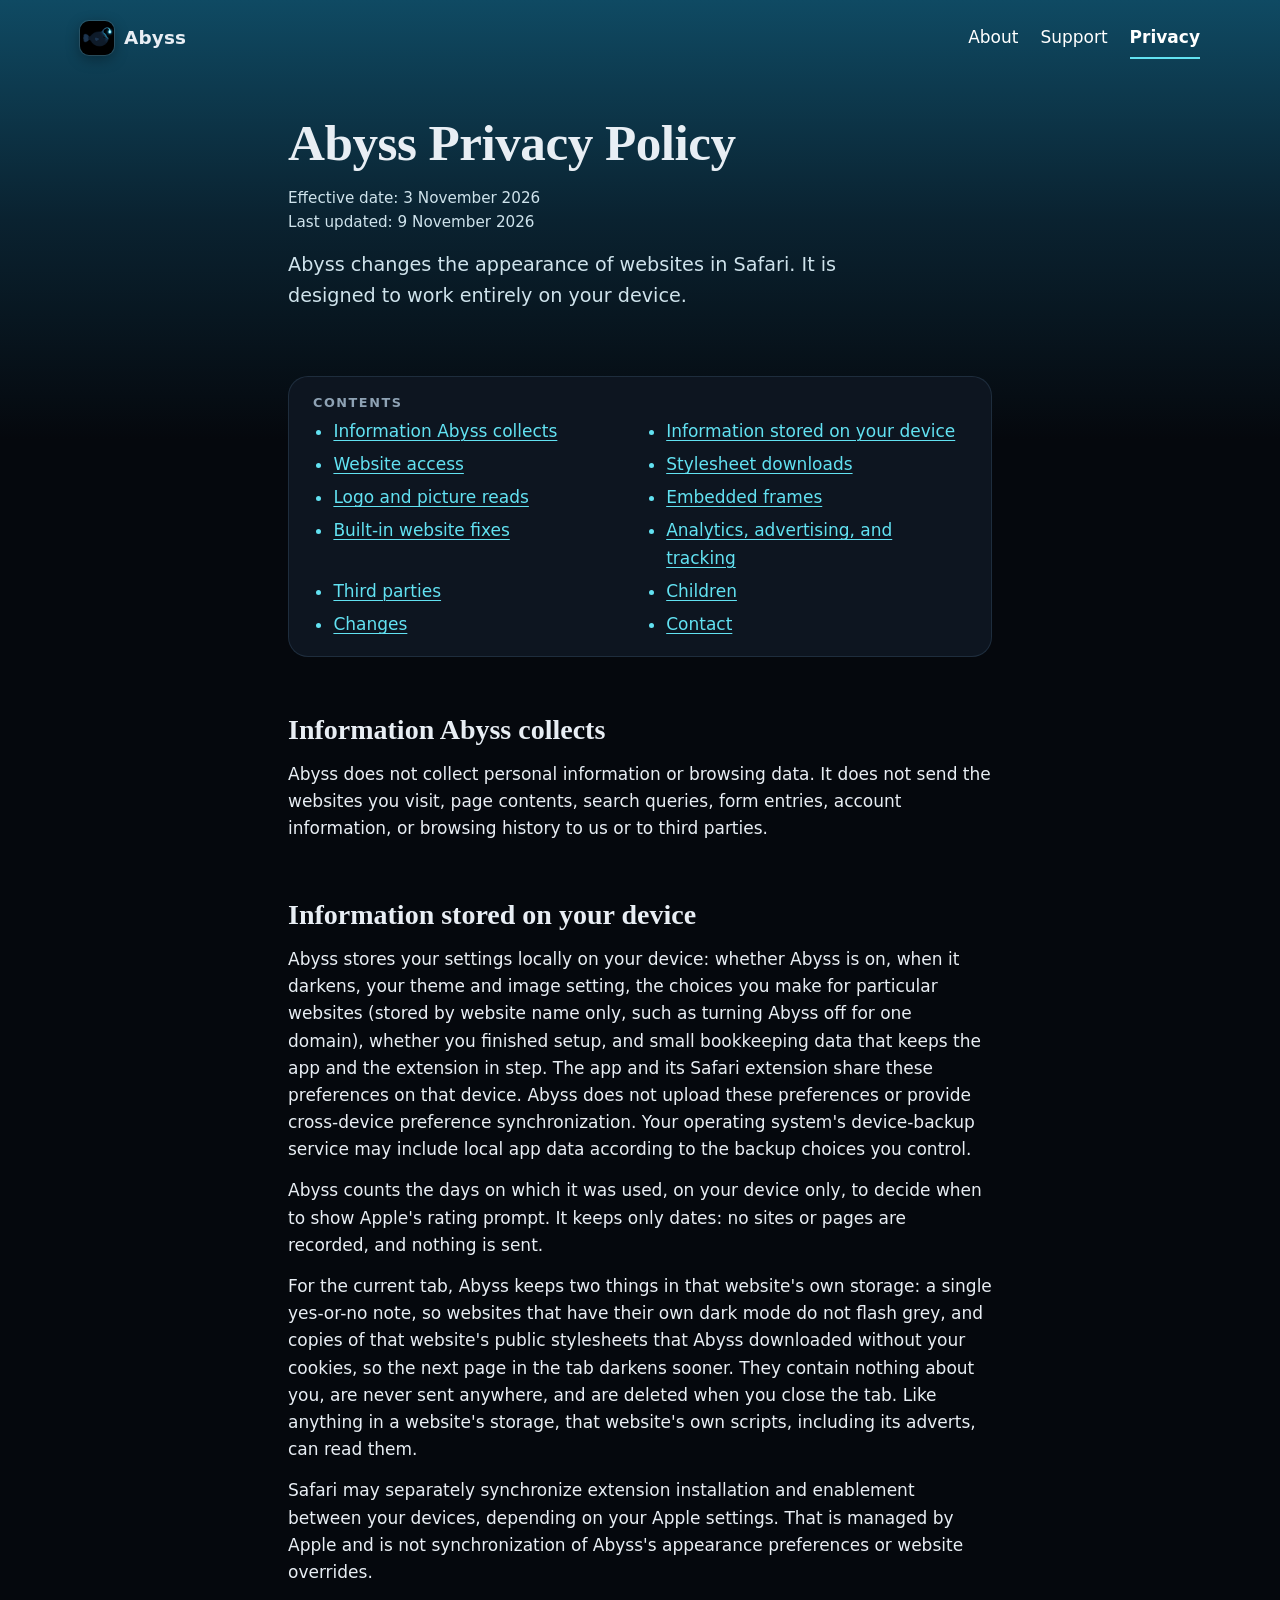
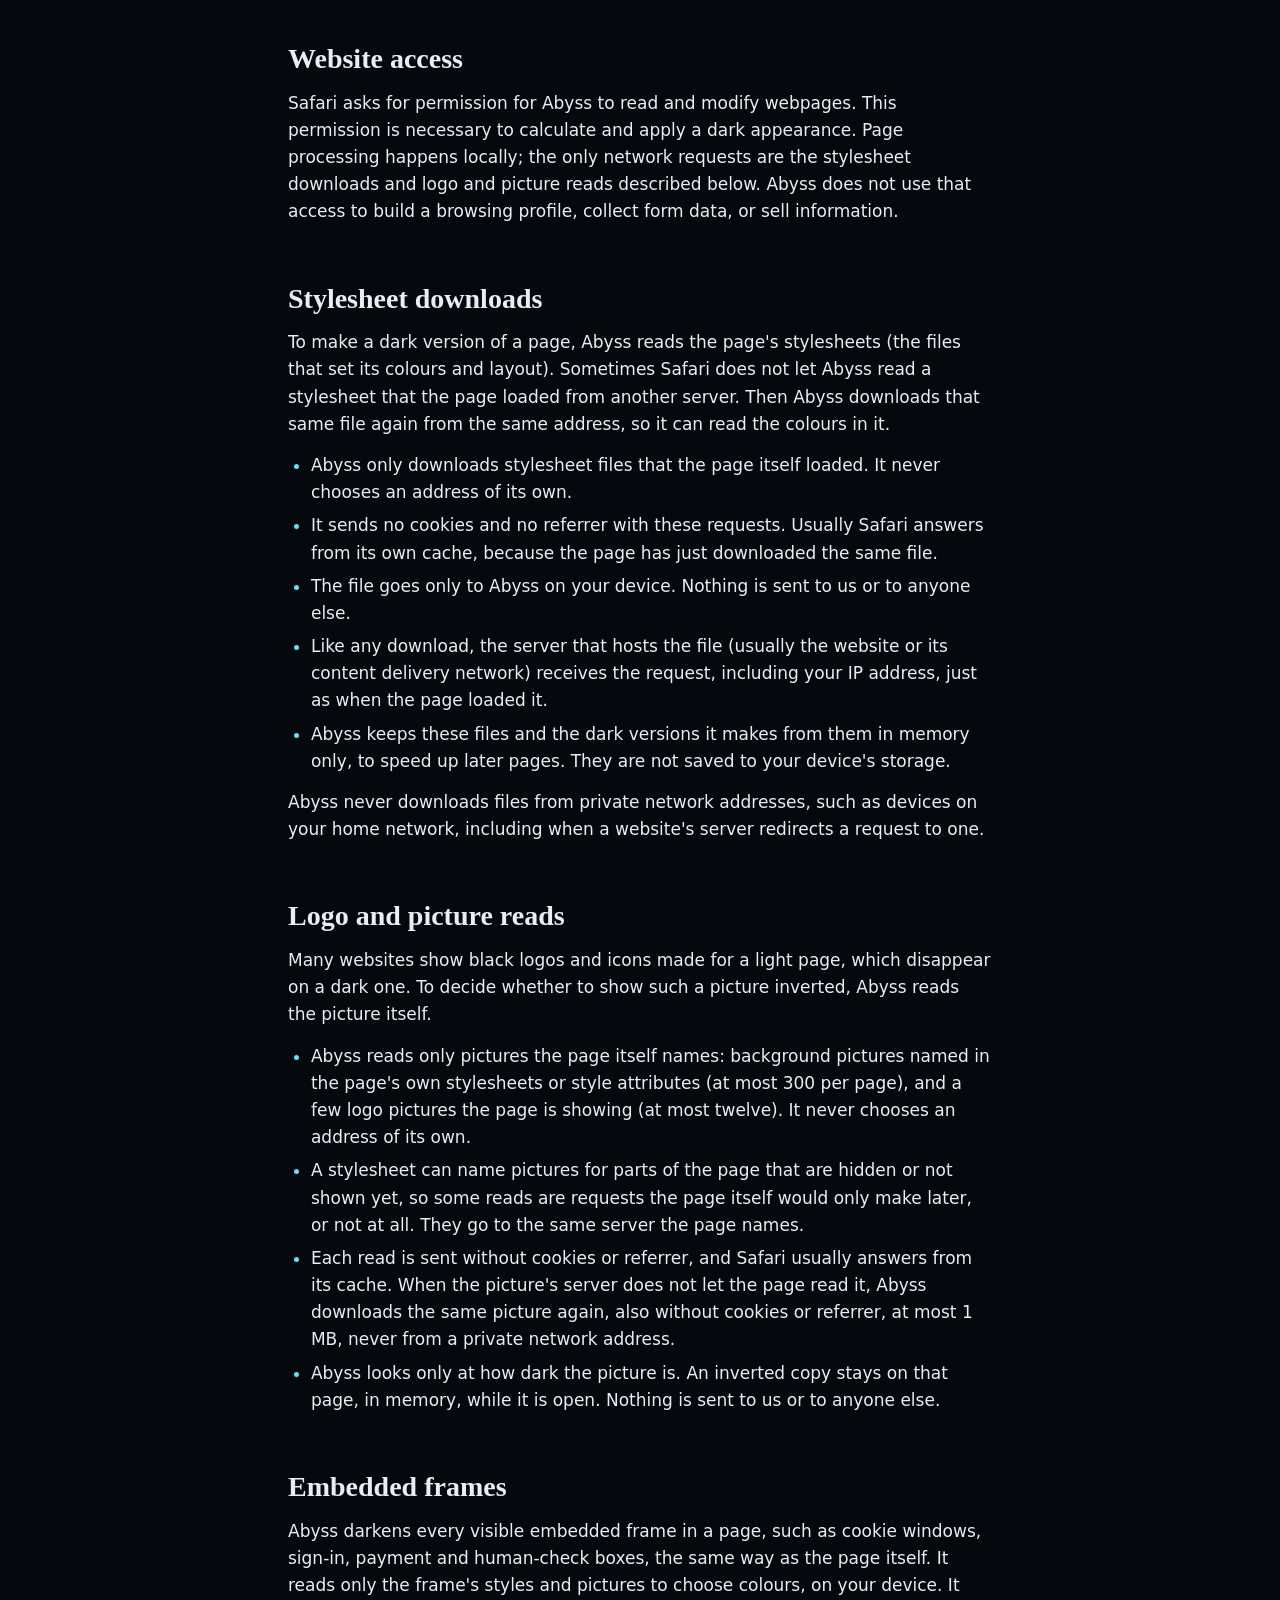
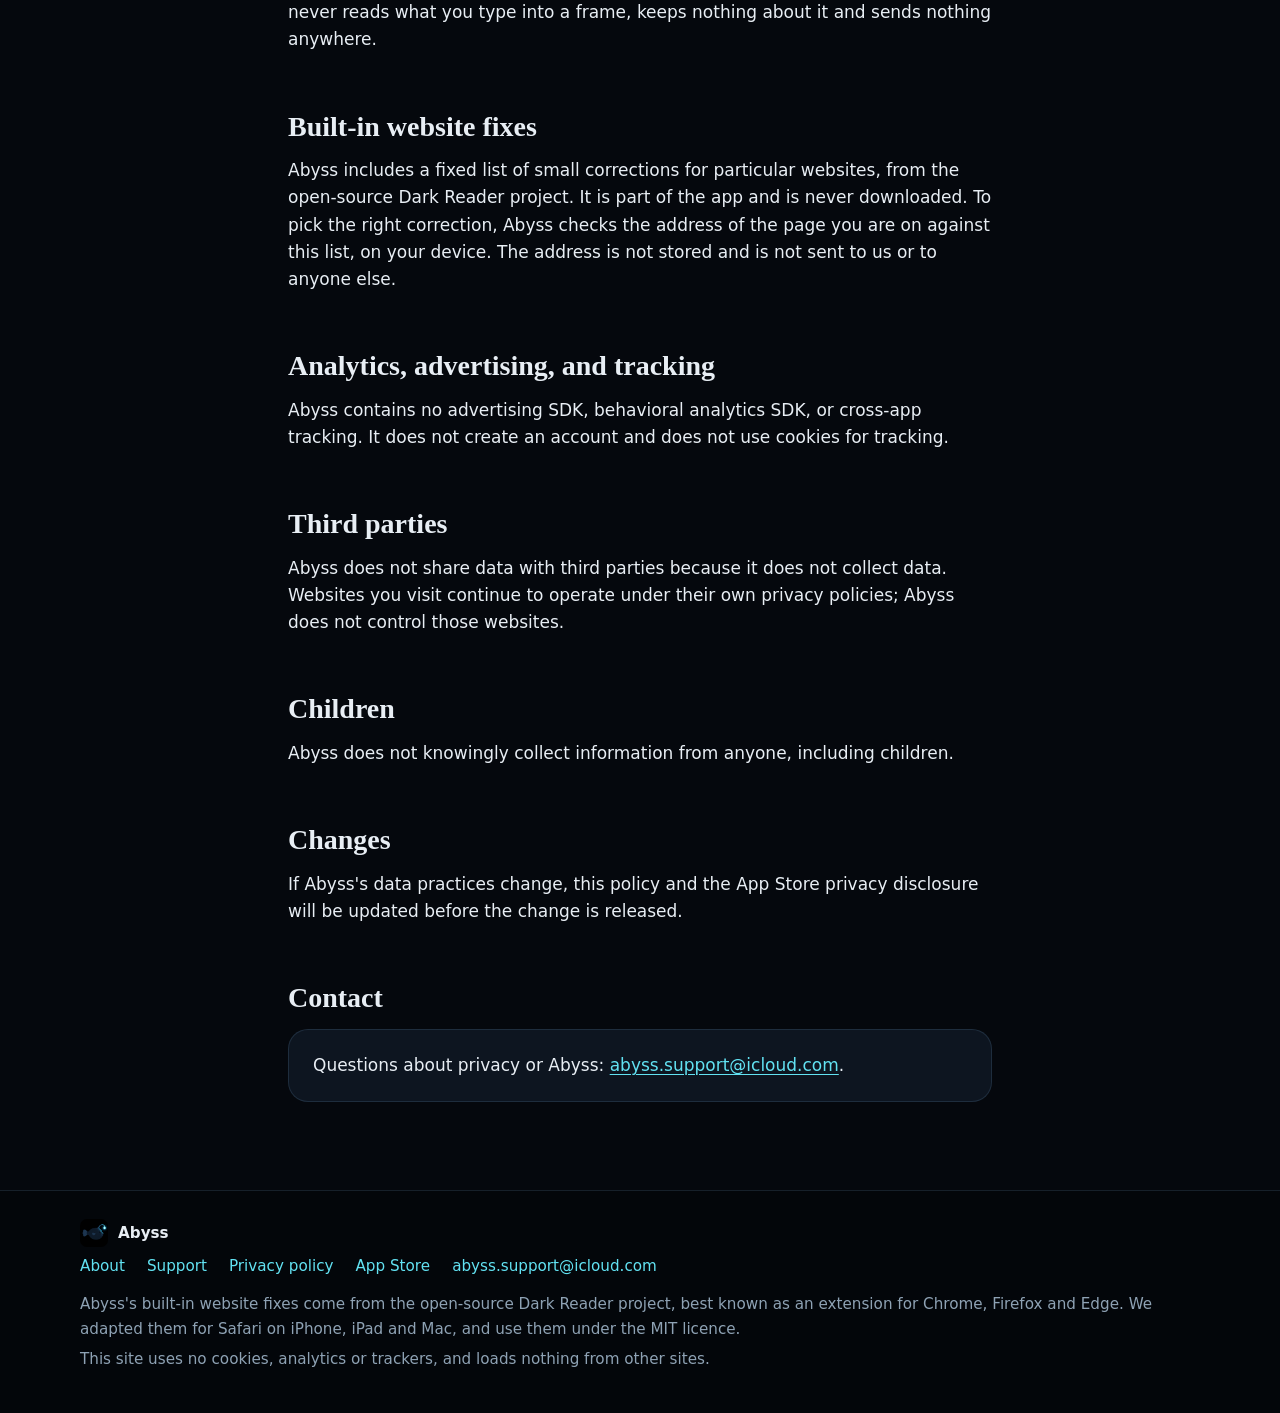
==== commit 6897ced7: "Privacy: per-tab copies of the website's own stylesheets" ====
--- a/privacy.html
+++ b/privacy.html
@@ -37,7 +37,7 @@
       <h1>Abyss Privacy Policy</h1>
       <p class="meta">
         Effective date: 3 November 2026<br>
-        Last updated: 3 November 2026
+        Last updated: 9 November 2026
       </p>
 
       <p class="lead">Abyss changes the appearance of websites in Safari. It is designed to work entirely on your device.</p>
@@ -71,7 +71,7 @@
         <h2 id="stored">Information stored on your device</h2>
         <p>Abyss stores your settings locally on your device: whether Abyss is on, when it darkens, your theme and image setting, the choices you make for particular websites (stored by website name only, such as turning Abyss off for one domain), whether you finished setup, and small bookkeeping data that keeps the app and the extension in step. The app and its Safari extension share these preferences on that device. Abyss does not upload these preferences or provide cross-device preference synchronization. Your operating system's device-backup service may include local app data according to the backup choices you control.</p>
         <p>Abyss counts the days on which it was used, on your device only, to decide when to show Apple's rating prompt. It keeps only dates: no sites or pages are recorded, and nothing is sent.</p>
-        <p>To avoid a grey flash on websites that have their own dark mode, Abyss leaves a single yes-or-no note in that website's storage for the current tab. It contains nothing about you and is deleted when you close the tab. Like anything in a website's storage, that website's own scripts, including its adverts, can read it.</p>
+        <p>For the current tab, Abyss keeps two things in that website's own storage: a single yes-or-no note, so websites that have their own dark mode do not flash grey, and copies of that website's public stylesheets that Abyss downloaded without your cookies, so the next page in the tab darkens sooner. They contain nothing about you, are never sent anywhere, and are deleted when you close the tab. Like anything in a website's storage, that website's own scripts, including its adverts, can read them.</p>
         <p>Safari may separately synchronize extension installation and enablement between your devices, depending on your Apple settings. That is managed by Apple and is not synchronization of Abyss's appearance preferences or website overrides.</p>
       </section>
 
